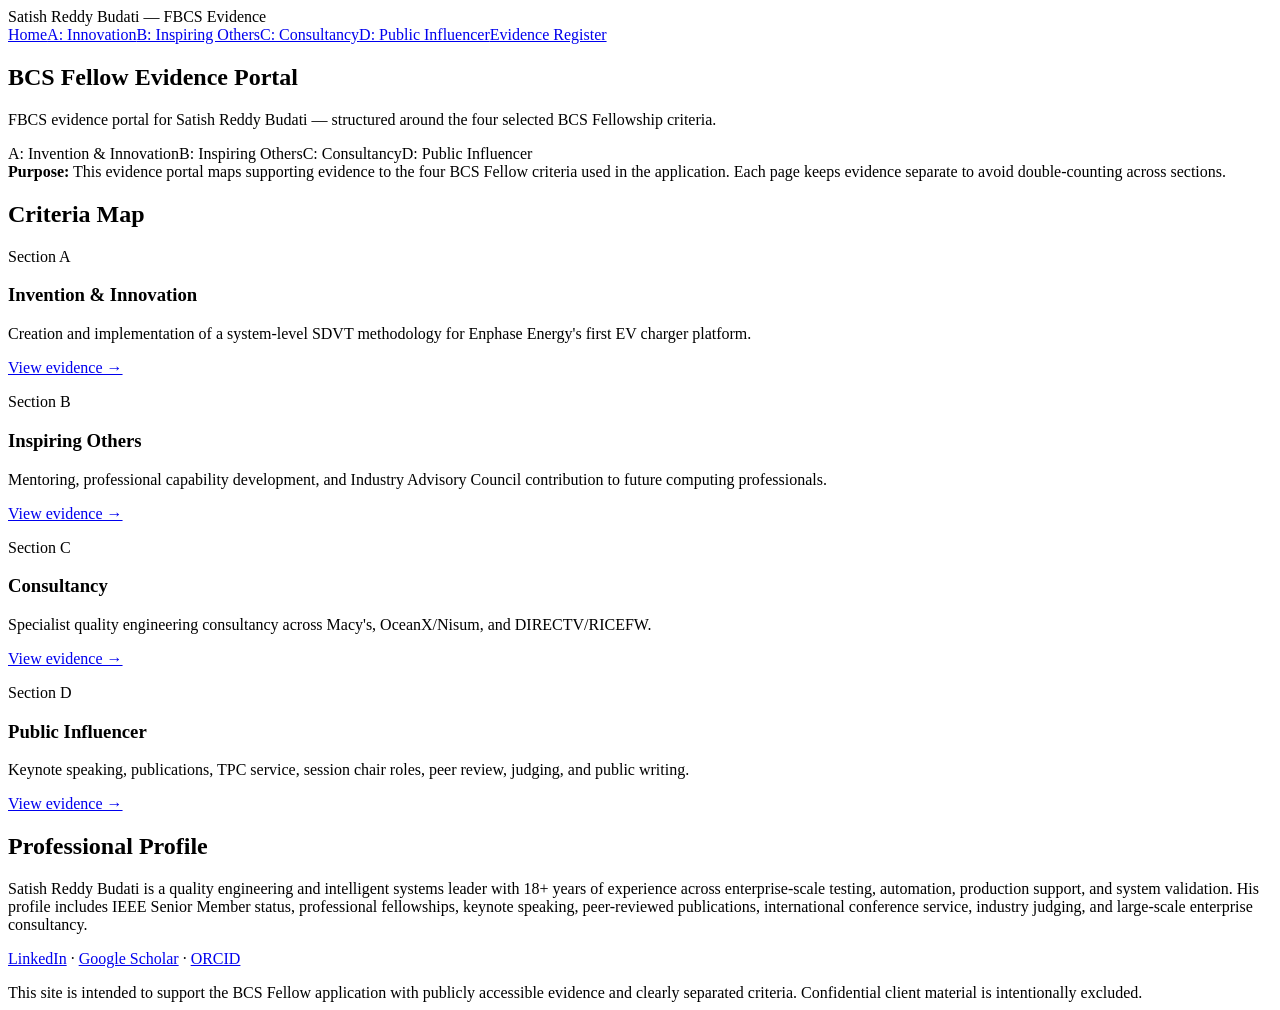
==== index.html @ e9963208 "Added files via upload" ====
<!doctype html><html lang="en"><head><meta charset="utf-8"><meta name="viewport" content="width=device-width, initial-scale=1"><title>BCS Fellow Evidence Portal | Satish Reddy Budati FBCS Evidence</title><meta name="description" content="BCS Fellow supporting evidence for Satish Reddy Budati"><link rel="stylesheet" href="assets/styles.css"></head><body><header class="topbar"><nav class="nav"><div class="brand">Satish Reddy Budati — FBCS Evidence</div><div class="links"><a href="index.html">Home</a><a href="innovation.html">A: Innovation</a><a href="inspiring-others.html">B: Inspiring Others</a><a href="consultancy.html">C: Consultancy</a><a href="public-influence.html">D: Public Influencer</a><a href="evidence-register.html">Evidence Register</a></div></nav></header><section class="hero"><div class="hero-inner"><h1>BCS Fellow Evidence Portal</h1><p class="subtitle">FBCS evidence portal for Satish Reddy Budati — structured around the four selected BCS Fellowship criteria.</p><div class="chips"><span class="chip">A: Invention & Innovation</span><span class="chip">B: Inspiring Others</span><span class="chip">C: Consultancy</span><span class="chip">D: Public Influencer</span></div></div></section><main class="container">
<section class="callout"><strong>Purpose:</strong> This evidence portal maps supporting evidence to the four BCS Fellow criteria used in the application. Each page keeps evidence separate to avoid double-counting across sections.</section>
<h2>Criteria Map</h2>
<div class="grid">
  <div class="card"><span class="tag">Section A</span><h3>Invention & Innovation</h3><p>Creation and implementation of a system-level SDVT methodology for Enphase Energy's first EV charger platform.</p><p><a href="innovation.html">View evidence →</a></p></div>
  <div class="card"><span class="tag">Section B</span><h3>Inspiring Others</h3><p>Mentoring, professional capability development, and Industry Advisory Council contribution to future computing professionals.</p><p><a href="inspiring-others.html">View evidence →</a></p></div>
  <div class="card"><span class="tag">Section C</span><h3>Consultancy</h3><p>Specialist quality engineering consultancy across Macy's, OceanX/Nisum, and DIRECTV/RICEFW.</p><p><a href="consultancy.html">View evidence →</a></p></div>
  <div class="card"><span class="tag">Section D</span><h3>Public Influencer</h3><p>Keynote speaking, publications, TPC service, session chair roles, peer review, judging, and public writing.</p><p><a href="public-influence.html">View evidence →</a></p></div>
</div>
<h2>Professional Profile</h2>
<div class="card"><p>Satish Reddy Budati is a quality engineering and intelligent systems leader with 18+ years of experience across enterprise-scale testing, automation, production support, and system validation. His profile includes IEEE Senior Member status, professional fellowships, keynote speaking, peer-reviewed publications, international conference service, industry judging, and large-scale enterprise consultancy.</p><p><a href="https://www.linkedin.com/in/satish-budati/" target="_blank">LinkedIn</a> · <a href="https://scholar.google.com/citations?hl=en&user=waVudkwAAAAJ" target="_blank">Google Scholar</a> · <a href="https://orcid.org/my-orcid?orcid=0009-0008-1575-7301" target="_blank">ORCID</a></p></div>
</main><footer class="footer"><div class="footer-inner">This site is intended to support the BCS Fellow application with publicly accessible evidence and clearly separated criteria. Confidential client material is intentionally excluded.</div></footer></body></html>
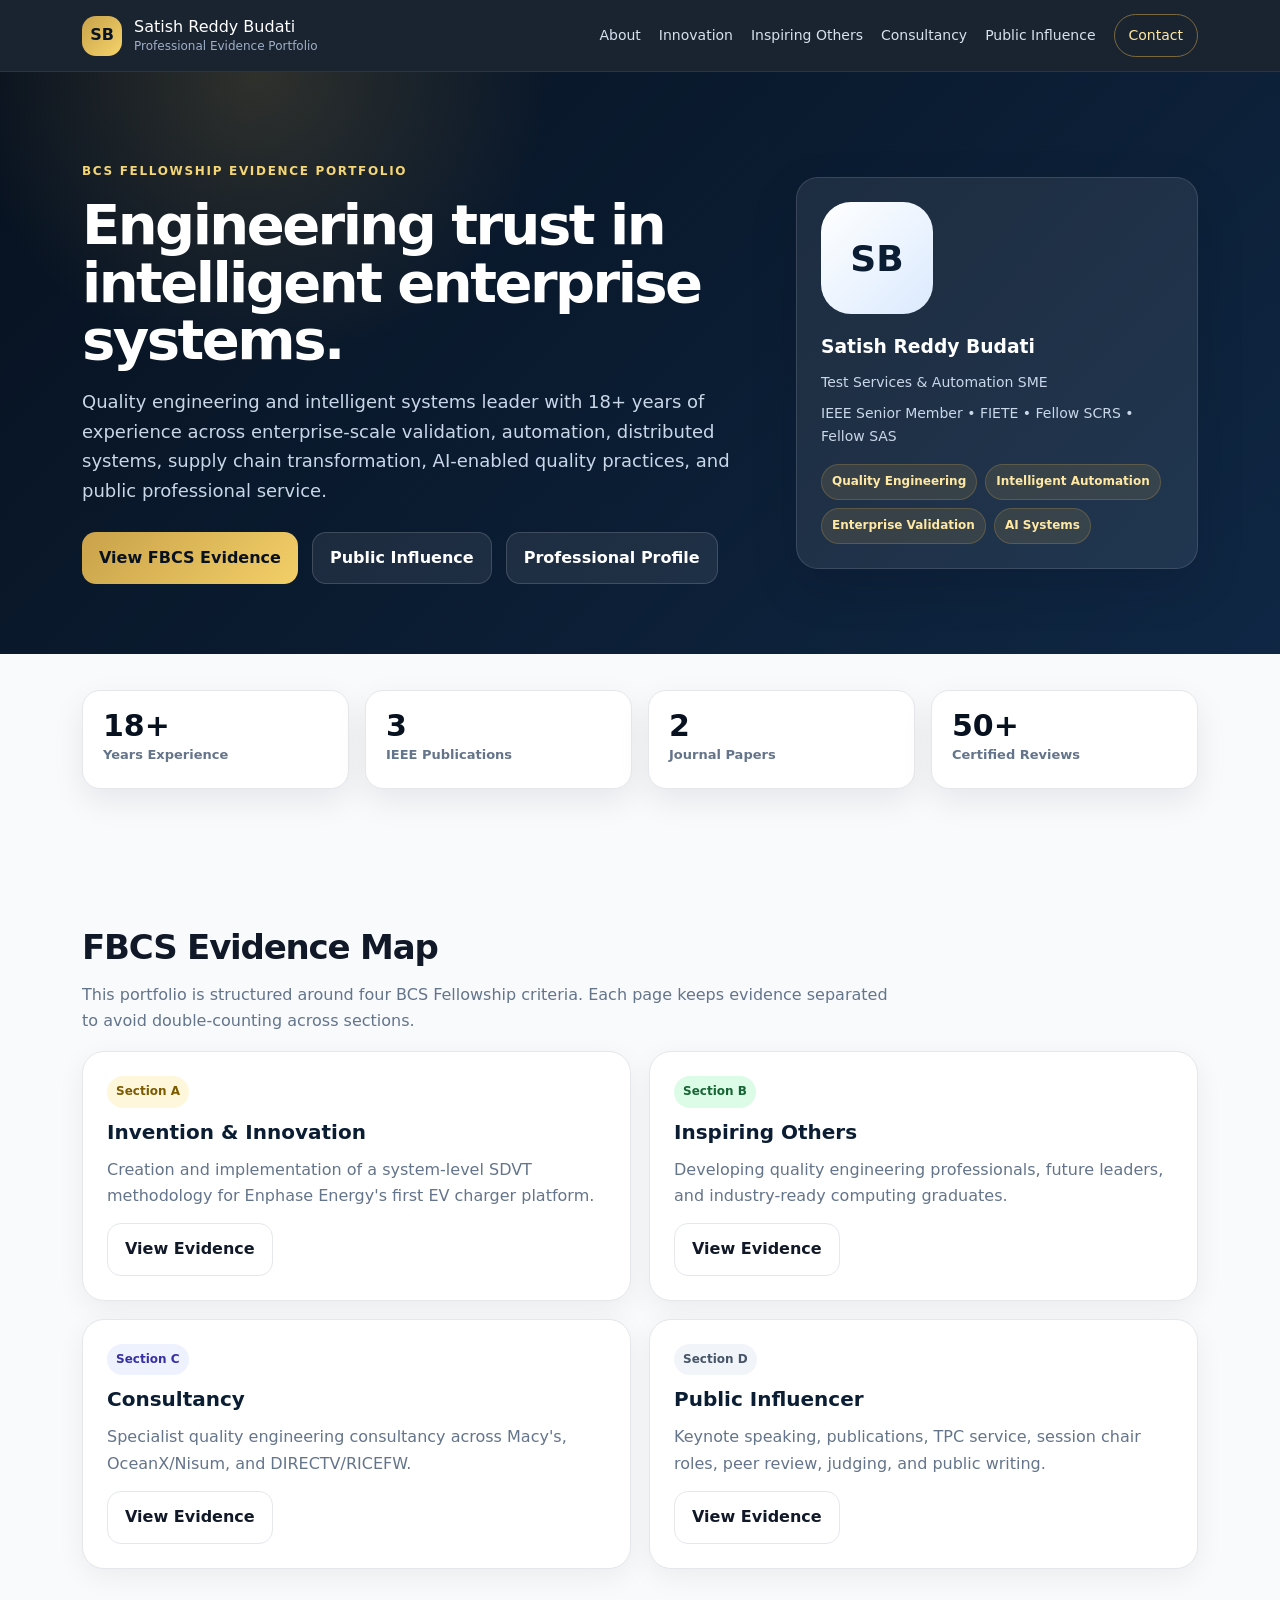
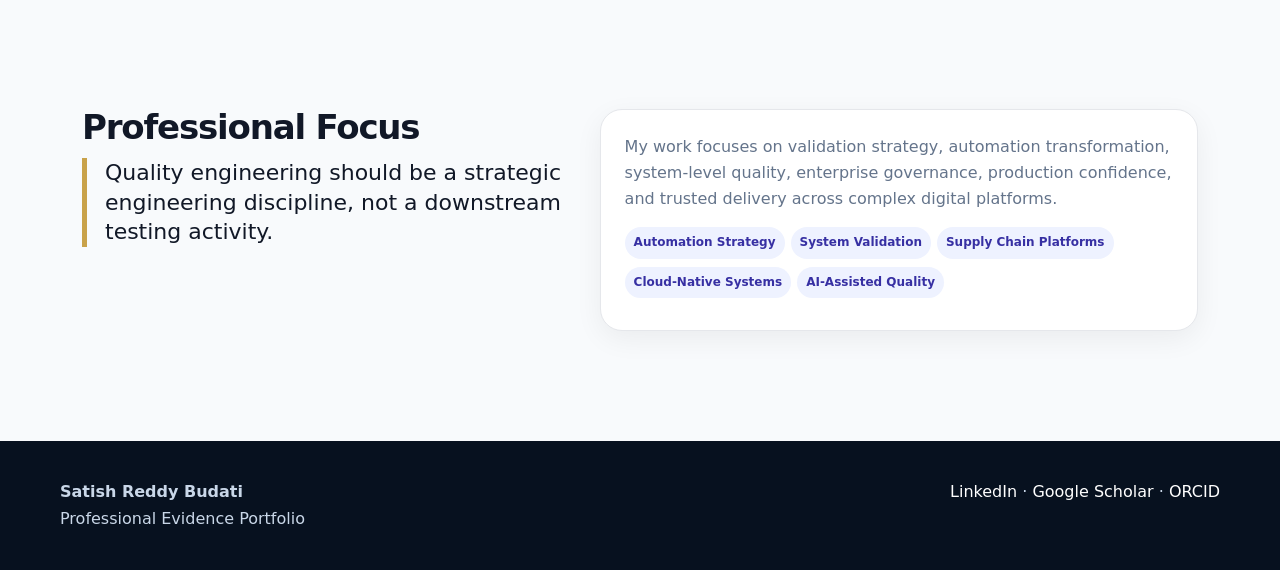
==== commit bbb38fd9: "version2 - uploaded" ====
--- a/index.html
+++ b/index.html
@@ -1,12 +1,8 @@
-<!doctype html><html lang="en"><head><meta charset="utf-8"><meta name="viewport" content="width=device-width, initial-scale=1"><title>BCS Fellow Evidence Portal | Satish Reddy Budati FBCS Evidence</title><meta name="description" content="BCS Fellow supporting evidence for Satish Reddy Budati"><link rel="stylesheet" href="assets/styles.css"></head><body><header class="topbar"><nav class="nav"><div class="brand">Satish Reddy Budati — FBCS Evidence</div><div class="links"><a href="index.html">Home</a><a href="innovation.html">A: Innovation</a><a href="inspiring-others.html">B: Inspiring Others</a><a href="consultancy.html">C: Consultancy</a><a href="public-influence.html">D: Public Influencer</a><a href="evidence-register.html">Evidence Register</a></div></nav></header><section class="hero"><div class="hero-inner"><h1>BCS Fellow Evidence Portal</h1><p class="subtitle">FBCS evidence portal for Satish Reddy Budati — structured around the four selected BCS Fellowship criteria.</p><div class="chips"><span class="chip">A: Invention & Innovation</span><span class="chip">B: Inspiring Others</span><span class="chip">C: Consultancy</span><span class="chip">D: Public Influencer</span></div></div></section><main class="container">
-<section class="callout"><strong>Purpose:</strong> This evidence portal maps supporting evidence to the four BCS Fellow criteria used in the application. Each page keeps evidence separate to avoid double-counting across sections.</section>
-<h2>Criteria Map</h2>
-<div class="grid">
-  <div class="card"><span class="tag">Section A</span><h3>Invention & Innovation</h3><p>Creation and implementation of a system-level SDVT methodology for Enphase Energy's first EV charger platform.</p><p><a href="innovation.html">View evidence →</a></p></div>
-  <div class="card"><span class="tag">Section B</span><h3>Inspiring Others</h3><p>Mentoring, professional capability development, and Industry Advisory Council contribution to future computing professionals.</p><p><a href="inspiring-others.html">View evidence →</a></p></div>
-  <div class="card"><span class="tag">Section C</span><h3>Consultancy</h3><p>Specialist quality engineering consultancy across Macy's, OceanX/Nisum, and DIRECTV/RICEFW.</p><p><a href="consultancy.html">View evidence →</a></p></div>
-  <div class="card"><span class="tag">Section D</span><h3>Public Influencer</h3><p>Keynote speaking, publications, TPC service, session chair roles, peer review, judging, and public writing.</p><p><a href="public-influence.html">View evidence →</a></p></div>
-</div>
-<h2>Professional Profile</h2>
-<div class="card"><p>Satish Reddy Budati is a quality engineering and intelligent systems leader with 18+ years of experience across enterprise-scale testing, automation, production support, and system validation. His profile includes IEEE Senior Member status, professional fellowships, keynote speaking, peer-reviewed publications, international conference service, industry judging, and large-scale enterprise consultancy.</p><p><a href="https://www.linkedin.com/in/satish-budati/" target="_blank">LinkedIn</a> · <a href="https://scholar.google.com/citations?hl=en&user=waVudkwAAAAJ" target="_blank">Google Scholar</a> · <a href="https://orcid.org/my-orcid?orcid=0009-0008-1575-7301" target="_blank">ORCID</a></p></div>
-</main><footer class="footer"><div class="footer-inner">This site is intended to support the BCS Fellow application with publicly accessible evidence and clearly separated criteria. Confidential client material is intentionally excluded.</div></footer></body></html>+<!doctype html><html lang="en"><head><meta charset="utf-8"><meta name="viewport" content="width=device-width,initial-scale=1"><title>Satish Reddy Budati | Professional Evidence Portfolio</title><meta name="description" content="Satish Reddy Budati — BCS Fellowship evidence portfolio: innovation, inspiring others, consultancy, and public influence."><link rel="stylesheet" href="assets/styles.css"></head><body>
+<header class="topbar"><nav class="nav"><a class="brand" href="index.html"><span class="mark">SB</span><span>Satish Reddy Budati<small>Professional Evidence Portfolio</small></span></a><div class="links"><a href="about.html">About</a><a href="innovation.html">Innovation</a><a href="inspiring-others.html">Inspiring Others</a><a href="consultancy.html">Consultancy</a><a href="public-influence.html">Public Influence</a><a class="cta" href="contact.html">Contact</a></div><span class="mobile">Menu</span></nav></header>
+<section class="hero"><div class="hero-inner"><div><div class="eyebrow">BCS Fellowship Evidence Portfolio</div><h1>Engineering trust in intelligent enterprise systems.</h1><p>Quality engineering and intelligent systems leader with 18+ years of experience across enterprise-scale validation, automation, distributed systems, supply chain transformation, AI-enabled quality practices, and public professional service.</p><div class="hero-actions"><a class="btn primary" href="innovation.html">View FBCS Evidence</a><a class="btn ghost" href="public-influence.html">Public Influence</a><a class="btn ghost" href="about.html">Professional Profile</a></div></div><aside class="profile-card"><div class="avatar">SB</div><h3>Satish Reddy Budati</h3><p>Test Services & Automation SME</p><p>IEEE Senior Member • FIETE • Fellow SCRS • Fellow SAS</p><div class="badges"><span class="badge">Quality Engineering</span><span class="badge">Intelligent Automation</span><span class="badge">Enterprise Validation</span><span class="badge">AI Systems</span></div></aside></div></section>
+<section class="section"><div class="stats"><div class="stat"><b>18+</b><span>Years Experience</span></div><div class="stat"><b>3</b><span>IEEE Publications</span></div><div class="stat"><b>2</b><span>Journal Papers</span></div><div class="stat"><b>50+</b><span>Certified Reviews</span></div></div></section>
+<section class="section"><h2>FBCS Evidence Map</h2><p class="lead">This portfolio is structured around four BCS Fellowship criteria. Each page keeps evidence separated to avoid double-counting across sections.</p><div class="grid"><article class="card"><span class="tag gold">Section A</span><h3>Invention & Innovation</h3><p>Creation and implementation of a system-level SDVT methodology for Enphase Energy's first EV charger platform.</p><a class="btn" href="innovation.html">View Evidence</a></article><article class="card"><span class="tag green">Section B</span><h3>Inspiring Others</h3><p>Developing quality engineering professionals, future leaders, and industry-ready computing graduates.</p><a class="btn" href="inspiring-others.html">View Evidence</a></article><article class="card"><span class="tag">Section C</span><h3>Consultancy</h3><p>Specialist quality engineering consultancy across Macy's, OceanX/Nisum, and DIRECTV/RICEFW.</p><a class="btn" href="consultancy.html">View Evidence</a></article><article class="card"><span class="tag gray">Section D</span><h3>Public Influencer</h3><p>Keynote speaking, publications, TPC service, session chair roles, peer review, judging, and public writing.</p><a class="btn" href="public-influence.html">View Evidence</a></article></div></section>
+<section class="section"><div class="split"><div><h2>Professional Focus</h2><p class="quote">Quality engineering should be a strategic engineering discipline, not a downstream testing activity.</p></div><div class="card"><p>My work focuses on validation strategy, automation transformation, system-level quality, enterprise governance, production confidence, and trusted delivery across complex digital platforms.</p><div><span class="tag">Automation Strategy</span><span class="tag">System Validation</span><span class="tag">Supply Chain Platforms</span><span class="tag">Cloud-Native Systems</span><span class="tag">AI-Assisted Quality</span></div></div></div></section>
+<footer class="footer"><div class="footer-inner"><div><strong>Satish Reddy Budati</strong><br>Professional Evidence Portfolio</div><div><a href="https://www.linkedin.com/in/satish-budati/">LinkedIn</a> · <a href="https://scholar.google.com/citations?hl=en&user=waVudkwAAAAJ">Google Scholar</a> · <a href="https://orcid.org/0009-0008-1575-7301">ORCID</a></div></div></footer>
+</body></html>
--- a/assets/styles.css
+++ b/assets/styles.css
@@ -0,0 +1,4 @@
+:root{
+  --navy:#07111f;--navy2:#0b1d33;--ink:#111827;--muted:#64748b;--line:#e5e7eb;--bg:#f8fafc;--card:#ffffff;--gold:#c9a24a;--blue:#2563eb;--teal:#14b8a6;--shadow:0 18px 50px rgba(2,6,23,.12);--radius:22px;--max:1160px
+}
+*{box-sizing:border-box}html{scroll-behavior:smooth}body{margin:0;font-family:Inter,ui-sans-serif,system-ui,-apple-system,Segoe UI,Roboto,Arial,sans-serif;color:var(--ink);background:var(--bg);line-height:1.65}a{color:inherit;text-decoration:none}.topbar{position:sticky;top:0;z-index:50;background:rgba(7,17,31,.92);backdrop-filter:blur(14px);border-bottom:1px solid rgba(255,255,255,.08)}.nav{max-width:var(--max);margin:0 auto;display:flex;align-items:center;justify-content:space-between;padding:14px 22px}.brand{display:flex;align-items:center;gap:12px;color:#fff}.mark{width:40px;height:40px;border-radius:14px;background:linear-gradient(135deg,var(--gold),#f5d36b);display:grid;place-items:center;color:#091525;font-weight:900}.brand small{display:block;color:#9fb0c7;font-size:12px;margin-top:-3px}.links{display:flex;gap:18px;align-items:center}.links a{color:#d8e2ef;font-size:14px}.links a:hover{color:#fff}.cta{border:1px solid rgba(201,162,74,.55);padding:9px 14px;border-radius:999px;color:#ffe8a3!important}.hero{background:radial-gradient(circle at 20% 0%,rgba(201,162,74,.2),transparent 25%),linear-gradient(135deg,var(--navy),var(--navy2) 55%,#0f2744);color:#fff}.hero-inner{max-width:var(--max);margin:0 auto;padding:90px 22px 70px;display:grid;grid-template-columns:1.25fr .75fr;gap:44px;align-items:center}.eyebrow{color:#f4d675;text-transform:uppercase;letter-spacing:.14em;font-size:12px;font-weight:800}.hero h1{font-size:56px;line-height:1.03;margin:14px 0 16px;letter-spacing:-.045em}.hero p{color:#c9d7e8;font-size:18px;max-width:760px}.hero-actions{display:flex;gap:14px;flex-wrap:wrap;margin-top:26px}.btn{display:inline-flex;align-items:center;gap:8px;padding:12px 17px;border-radius:14px;font-weight:800;border:1px solid var(--line);background:#fff;color:var(--ink)}.btn.primary{background:linear-gradient(135deg,var(--gold),#f3cf68);border:none;color:#07111f}.btn.ghost{background:rgba(255,255,255,.08);border-color:rgba(255,255,255,.15);color:#fff}.profile-card{background:rgba(255,255,255,.08);border:1px solid rgba(255,255,255,.12);border-radius:var(--radius);padding:24px;box-shadow:var(--shadow)}.avatar{width:112px;height:112px;border-radius:30px;background:linear-gradient(135deg,#fff,#dbeafe);color:#0b1d33;display:grid;place-items:center;font-size:36px;font-weight:900;margin-bottom:18px}.profile-card h3{margin:0;color:#fff}.profile-card p{font-size:14px;margin:8px 0;color:#c9d7e8}.badges{display:flex;flex-wrap:wrap;gap:8px;margin-top:16px}.badge{font-size:12px;font-weight:800;padding:7px 10px;border-radius:999px;background:rgba(201,162,74,.14);border:1px solid rgba(201,162,74,.25);color:#ffe8a3}.section{max-width:var(--max);margin:0 auto;padding:70px 22px}.section h2{font-size:34px;line-height:1.1;margin:0 0 12px;letter-spacing:-.035em}.lead{color:var(--muted);max-width:820px}.stats{display:grid;grid-template-columns:repeat(4,1fr);gap:16px;margin-top:-34px;position:relative;z-index:3}.stat{background:var(--card);border:1px solid var(--line);border-radius:18px;padding:20px;box-shadow:0 12px 32px rgba(2,6,23,.08)}.stat b{display:block;font-size:30px;line-height:1;color:var(--navy)}.stat span{font-size:13px;color:var(--muted);font-weight:700}.grid{display:grid;grid-template-columns:repeat(2,1fr);gap:18px}.grid3{display:grid;grid-template-columns:repeat(3,1fr);gap:18px}.card{background:var(--card);border:1px solid var(--line);border-radius:var(--radius);padding:24px;box-shadow:0 8px 28px rgba(2,6,23,.06)}.card h3{margin:0 0 8px;font-size:20px;color:var(--navy2)}.card p{color:var(--muted);margin:0 0 14px}.tag{display:inline-block;background:#eef2ff;color:#3730a3;font-weight:800;font-size:12px;padding:6px 9px;border-radius:999px;margin:0 6px 8px 0}.tag.gold{background:#fff7dc;color:#7c5b00}.tag.green{background:#dcfce7;color:#166534}.tag.gray{background:#f1f5f9;color:#475569}.split{display:grid;grid-template-columns:.9fr 1.1fr;gap:28px;align-items:start}.quote{font-size:22px;line-height:1.35;color:#111827;border-left:5px solid var(--gold);padding-left:18px;margin:0}.evidence-list{display:grid;gap:12px;margin-top:18px}.evidence{display:flex;justify-content:space-between;gap:14px;align-items:center;background:#fff;border:1px solid var(--line);border-radius:16px;padding:14px 16px}.evidence strong{display:block}.evidence span{display:block;color:var(--muted);font-size:13px}.pill{font-size:12px;border:1px solid var(--line);border-radius:999px;padding:6px 10px;color:#334155;background:#f8fafc;white-space:nowrap}.page-hero{background:linear-gradient(135deg,var(--navy),#0f2744);color:#fff;padding:62px 22px}.page-hero .wrap{max-width:var(--max);margin:0 auto}.page-hero h1{font-size:44px;line-height:1.05;margin:8px 0}.page-hero p{max-width:850px;color:#c9d7e8;font-size:17px}.timeline{display:grid;gap:16px}.timeline .item{background:#fff;border:1px solid var(--line);border-radius:18px;padding:20px;border-left:5px solid var(--gold)}.item h3{margin:0 0 8px}.item p{margin:0;color:var(--muted)}.footer{background:var(--navy);color:#c9d7e8;padding:38px 22px;margin-top:40px}.footer-inner{max-width:var(--max);margin:0 auto;display:flex;justify-content:space-between;gap:20px;flex-wrap:wrap}.footer a{color:#fff}.note{background:#fff7ed;border:1px solid #fed7aa;color:#7c2d12;padding:14px 16px;border-radius:16px;margin:18px 0}.table{width:100%;border-collapse:collapse;background:#fff;border-radius:18px;overflow:hidden;border:1px solid var(--line)}.table th,.table td{text-align:left;padding:14px;border-bottom:1px solid var(--line);vertical-align:top}.table th{background:#f8fafc;color:#334155}.table td{color:#475569}.mobile{display:none}@media(max-width:820px){.hero-inner,.split{grid-template-columns:1fr}.hero h1{font-size:40px}.links{display:none}.mobile{display:block;color:#fff}.stats,.grid,.grid3{grid-template-columns:1fr}.evidence{align-items:flex-start;flex-direction:column}.section{padding:48px 18px}}
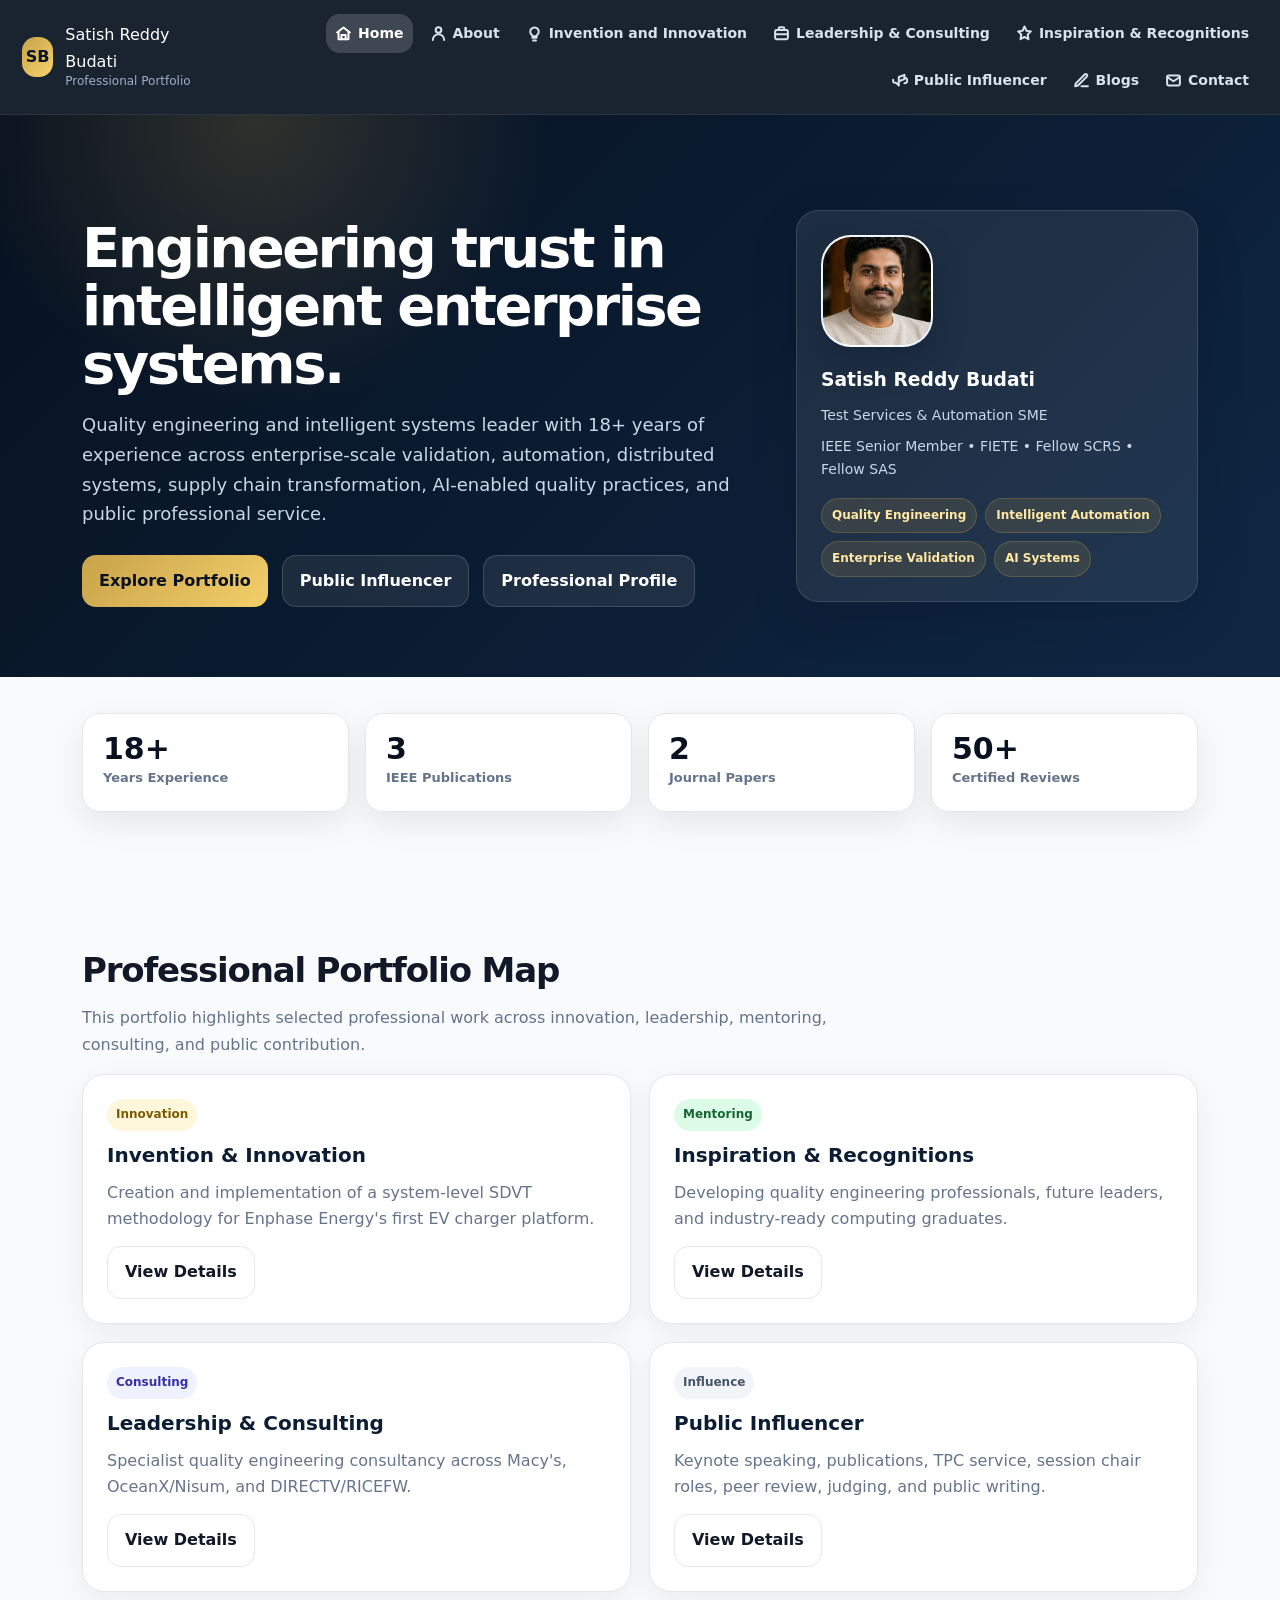
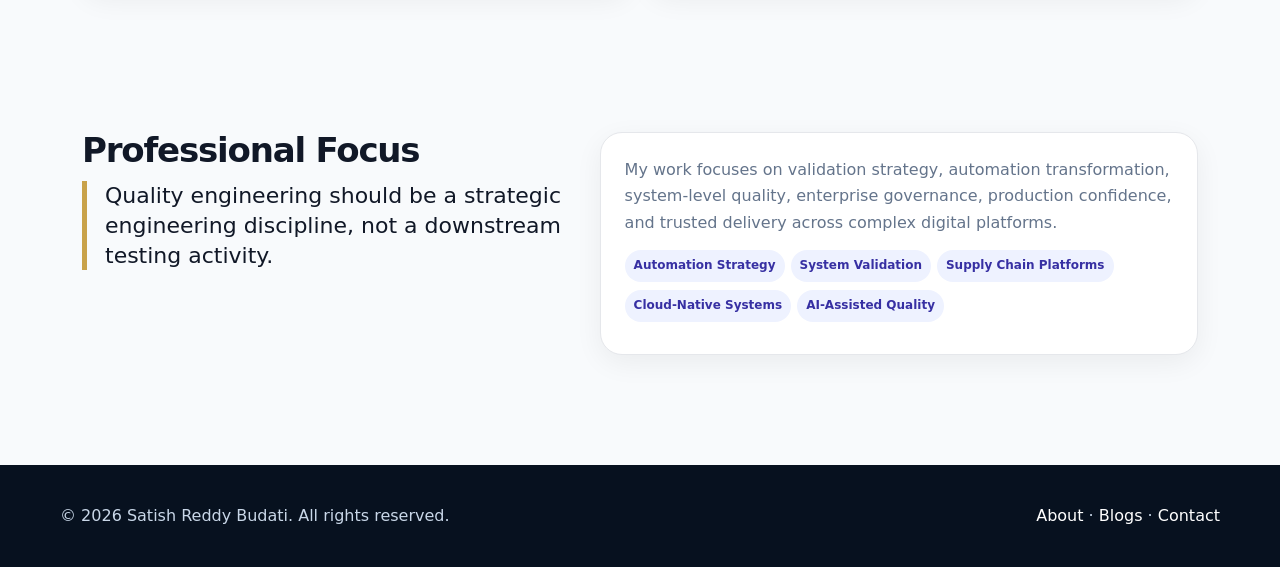
==== commit e523a450: "version 3 - changes till 061910AMPST" ====
--- a/index.html
+++ b/index.html
@@ -1,8 +1,8 @@
-<!doctype html><html lang="en"><head><meta charset="utf-8"><meta name="viewport" content="width=device-width,initial-scale=1"><title>Satish Reddy Budati | Professional Evidence Portfolio</title><meta name="description" content="Satish Reddy Budati — BCS Fellowship evidence portfolio: innovation, inspiring others, consultancy, and public influence."><link rel="stylesheet" href="assets/styles.css"></head><body>
-<header class="topbar"><nav class="nav"><a class="brand" href="index.html"><span class="mark">SB</span><span>Satish Reddy Budati<small>Professional Evidence Portfolio</small></span></a><div class="links"><a href="about.html">About</a><a href="innovation.html">Innovation</a><a href="inspiring-others.html">Inspiring Others</a><a href="consultancy.html">Consultancy</a><a href="public-influence.html">Public Influence</a><a class="cta" href="contact.html">Contact</a></div><span class="mobile">Menu</span></nav></header>
-<section class="hero"><div class="hero-inner"><div><div class="eyebrow">BCS Fellowship Evidence Portfolio</div><h1>Engineering trust in intelligent enterprise systems.</h1><p>Quality engineering and intelligent systems leader with 18+ years of experience across enterprise-scale validation, automation, distributed systems, supply chain transformation, AI-enabled quality practices, and public professional service.</p><div class="hero-actions"><a class="btn primary" href="innovation.html">View FBCS Evidence</a><a class="btn ghost" href="public-influence.html">Public Influence</a><a class="btn ghost" href="about.html">Professional Profile</a></div></div><aside class="profile-card"><div class="avatar">SB</div><h3>Satish Reddy Budati</h3><p>Test Services & Automation SME</p><p>IEEE Senior Member • FIETE • Fellow SCRS • Fellow SAS</p><div class="badges"><span class="badge">Quality Engineering</span><span class="badge">Intelligent Automation</span><span class="badge">Enterprise Validation</span><span class="badge">AI Systems</span></div></aside></div></section>
+<!doctype html><html lang="en"><head><meta charset="utf-8"><meta name="viewport" content="width=device-width,initial-scale=1"><title>Satish Reddy Budati | Professional Portfolio</title><meta name="description" content="Satish Reddy Budati — professional portfolio covering innovation, leadership, consulting, mentoring, publications, and public contribution."><link rel="stylesheet" href="assets/styles.css"></head><body>
+<header class="topbar"><nav class="nav"><a class="brand" href="index.html"><span class="mark">SB</span><span>Satish Reddy Budati<small>Professional Portfolio</small></span></a><div class="links"><a class="active" href="index.html"><svg class="nav-icon" viewBox="0 0 24 24" aria-hidden="true"><path d="m3 10.5 9-7 9 7"></path><path d="M5 10v10h14V10"></path><path d="M9 20v-6h6v6"></path></svg>Home</a><a href="about.html"><svg class="nav-icon" viewBox="0 0 24 24" aria-hidden="true"><path d="M20 21a8 8 0 0 0-16 0"></path><circle cx="12" cy="7" r="4"></circle></svg>About</a><a href="innovation.html"><svg class="nav-icon" viewBox="0 0 24 24" aria-hidden="true"><path d="M9 18h6"></path><path d="M10 22h4"></path><path d="M8.2 14a6 6 0 1 1 7.6 0c-.8.6-.8 1.5-.8 2H9c0-.5 0-1.4-.8-2Z"></path></svg>Invention and Innovation</a><a href="consultancy.html"><svg class="nav-icon" viewBox="0 0 24 24" aria-hidden="true"><rect x="3" y="7" width="18" height="13" rx="2"></rect><path d="M8 7V5a2 2 0 0 1 2-2h4a2 2 0 0 1 2 2v2"></path><path d="M3 13h18"></path></svg>Leadership &amp; Consulting</a><a href="inspiring-others.html"><svg class="nav-icon" viewBox="0 0 24 24" aria-hidden="true"><path d="M12 2 9.2 8.1 3 9l4.5 4.4L6.4 20 12 16.8 17.6 20l-1.1-6.6L21 9l-6.2-.9L12 2Z"></path></svg>Inspiration &amp; Recognitions</a><a href="public-influence.html"><svg class="nav-icon" viewBox="0 0 24 24" aria-hidden="true"><path d="M3 11v2a2 2 0 0 0 2 2h2l4 4v-6"></path><path d="M11 7v6l8-3V4l-8 3Z"></path><path d="M19 8a4 4 0 0 1 0 8"></path></svg>Public Influencer</a><a href="blogs.html"><svg class="nav-icon" viewBox="0 0 24 24" aria-hidden="true"><path d="M12 20h9"></path><path d="M16.5 3.5a2.1 2.1 0 0 1 3 3L7 19l-4 1 1-4Z"></path></svg>Blogs</a><a href="contact.html"><svg class="nav-icon" viewBox="0 0 24 24" aria-hidden="true"><rect x="3" y="5" width="18" height="14" rx="2"></rect><path d="m3 7 9 6 9-6"></path></svg>Contact</a></div><span class="mobile">Menu</span></nav></header>
+<section class="hero"><div class="hero-inner"><div><h1>Engineering trust in intelligent enterprise systems.</h1><p>Quality engineering and intelligent systems leader with 18+ years of experience across enterprise-scale validation, automation, distributed systems, supply chain transformation, AI-enabled quality practices, and public professional service.</p><div class="hero-actions"><a class="btn primary" href="innovation.html">Explore Portfolio</a><a class="btn ghost" href="public-influence.html">Public Influencer</a><a class="btn ghost" href="about.html">Professional Profile</a></div></div><aside class="profile-card"><img class="avatar" src="assets/satish-profile.png" alt="Satish Reddy Budati"><h3>Satish Reddy Budati</h3><p>Test Services & Automation SME</p><p>IEEE Senior Member • FIETE • Fellow SCRS • Fellow SAS</p><div class="badges"><span class="badge">Quality Engineering</span><span class="badge">Intelligent Automation</span><span class="badge">Enterprise Validation</span><span class="badge">AI Systems</span></div></aside></div></section>
 <section class="section"><div class="stats"><div class="stat"><b>18+</b><span>Years Experience</span></div><div class="stat"><b>3</b><span>IEEE Publications</span></div><div class="stat"><b>2</b><span>Journal Papers</span></div><div class="stat"><b>50+</b><span>Certified Reviews</span></div></div></section>
-<section class="section"><h2>FBCS Evidence Map</h2><p class="lead">This portfolio is structured around four BCS Fellowship criteria. Each page keeps evidence separated to avoid double-counting across sections.</p><div class="grid"><article class="card"><span class="tag gold">Section A</span><h3>Invention & Innovation</h3><p>Creation and implementation of a system-level SDVT methodology for Enphase Energy's first EV charger platform.</p><a class="btn" href="innovation.html">View Evidence</a></article><article class="card"><span class="tag green">Section B</span><h3>Inspiring Others</h3><p>Developing quality engineering professionals, future leaders, and industry-ready computing graduates.</p><a class="btn" href="inspiring-others.html">View Evidence</a></article><article class="card"><span class="tag">Section C</span><h3>Consultancy</h3><p>Specialist quality engineering consultancy across Macy's, OceanX/Nisum, and DIRECTV/RICEFW.</p><a class="btn" href="consultancy.html">View Evidence</a></article><article class="card"><span class="tag gray">Section D</span><h3>Public Influencer</h3><p>Keynote speaking, publications, TPC service, session chair roles, peer review, judging, and public writing.</p><a class="btn" href="public-influence.html">View Evidence</a></article></div></section>
+<section class="section"><h2>Professional Portfolio Map</h2><p class="lead">This portfolio highlights selected professional work across innovation, leadership, mentoring, consulting, and public contribution.</p><div class="grid"><article class="card"><span class="tag gold">Innovation</span><h3>Invention & Innovation</h3><p>Creation and implementation of a system-level SDVT methodology for Enphase Energy's first EV charger platform.</p><a class="btn" href="innovation.html">View Details</a></article><article class="card"><span class="tag green">Mentoring</span><h3>Inspiration &amp; Recognitions</h3><p>Developing quality engineering professionals, future leaders, and industry-ready computing graduates.</p><a class="btn" href="inspiring-others.html">View Details</a></article><article class="card"><span class="tag">Consulting</span><h3>Leadership &amp; Consulting</h3><p>Specialist quality engineering consultancy across Macy's, OceanX/Nisum, and DIRECTV/RICEFW.</p><a class="btn" href="consultancy.html">View Details</a></article><article class="card"><span class="tag gray">Influence</span><h3>Public Influencer</h3><p>Keynote speaking, publications, TPC service, session chair roles, peer review, judging, and public writing.</p><a class="btn" href="public-influence.html">View Details</a></article></div></section>
 <section class="section"><div class="split"><div><h2>Professional Focus</h2><p class="quote">Quality engineering should be a strategic engineering discipline, not a downstream testing activity.</p></div><div class="card"><p>My work focuses on validation strategy, automation transformation, system-level quality, enterprise governance, production confidence, and trusted delivery across complex digital platforms.</p><div><span class="tag">Automation Strategy</span><span class="tag">System Validation</span><span class="tag">Supply Chain Platforms</span><span class="tag">Cloud-Native Systems</span><span class="tag">AI-Assisted Quality</span></div></div></div></section>
-<footer class="footer"><div class="footer-inner"><div><strong>Satish Reddy Budati</strong><br>Professional Evidence Portfolio</div><div><a href="https://www.linkedin.com/in/satish-budati/">LinkedIn</a> · <a href="https://scholar.google.com/citations?hl=en&user=waVudkwAAAAJ">Google Scholar</a> · <a href="https://orcid.org/0009-0008-1575-7301">ORCID</a></div></div></footer>
+<footer class="footer"><div class="footer-inner"><div>&copy; 2026 Satish Reddy Budati. All rights reserved.</div><div><a href="about.html">About</a> · <a href="blogs.html">Blogs</a> · <a href="contact.html">Contact</a></div></div></footer>
 </body></html>
--- a/assets/styles.css
+++ b/assets/styles.css
@@ -2,3 +2,8 @@
   --navy:#07111f;--navy2:#0b1d33;--ink:#111827;--muted:#64748b;--line:#e5e7eb;--bg:#f8fafc;--card:#ffffff;--gold:#c9a24a;--blue:#2563eb;--teal:#14b8a6;--shadow:0 18px 50px rgba(2,6,23,.12);--radius:22px;--max:1160px
 }
 *{box-sizing:border-box}html{scroll-behavior:smooth}body{margin:0;font-family:Inter,ui-sans-serif,system-ui,-apple-system,Segoe UI,Roboto,Arial,sans-serif;color:var(--ink);background:var(--bg);line-height:1.65}a{color:inherit;text-decoration:none}.topbar{position:sticky;top:0;z-index:50;background:rgba(7,17,31,.92);backdrop-filter:blur(14px);border-bottom:1px solid rgba(255,255,255,.08)}.nav{max-width:var(--max);margin:0 auto;display:flex;align-items:center;justify-content:space-between;padding:14px 22px}.brand{display:flex;align-items:center;gap:12px;color:#fff}.mark{width:40px;height:40px;border-radius:14px;background:linear-gradient(135deg,var(--gold),#f5d36b);display:grid;place-items:center;color:#091525;font-weight:900}.brand small{display:block;color:#9fb0c7;font-size:12px;margin-top:-3px}.links{display:flex;gap:18px;align-items:center}.links a{color:#d8e2ef;font-size:14px}.links a:hover{color:#fff}.cta{border:1px solid rgba(201,162,74,.55);padding:9px 14px;border-radius:999px;color:#ffe8a3!important}.hero{background:radial-gradient(circle at 20% 0%,rgba(201,162,74,.2),transparent 25%),linear-gradient(135deg,var(--navy),var(--navy2) 55%,#0f2744);color:#fff}.hero-inner{max-width:var(--max);margin:0 auto;padding:90px 22px 70px;display:grid;grid-template-columns:1.25fr .75fr;gap:44px;align-items:center}.eyebrow{color:#f4d675;text-transform:uppercase;letter-spacing:.14em;font-size:12px;font-weight:800}.hero h1{font-size:56px;line-height:1.03;margin:14px 0 16px;letter-spacing:-.045em}.hero p{color:#c9d7e8;font-size:18px;max-width:760px}.hero-actions{display:flex;gap:14px;flex-wrap:wrap;margin-top:26px}.btn{display:inline-flex;align-items:center;gap:8px;padding:12px 17px;border-radius:14px;font-weight:800;border:1px solid var(--line);background:#fff;color:var(--ink)}.btn.primary{background:linear-gradient(135deg,var(--gold),#f3cf68);border:none;color:#07111f}.btn.ghost{background:rgba(255,255,255,.08);border-color:rgba(255,255,255,.15);color:#fff}.profile-card{background:rgba(255,255,255,.08);border:1px solid rgba(255,255,255,.12);border-radius:var(--radius);padding:24px;box-shadow:var(--shadow)}.avatar{width:112px;height:112px;border-radius:30px;background:linear-gradient(135deg,#fff,#dbeafe);color:#0b1d33;display:grid;place-items:center;font-size:36px;font-weight:900;margin-bottom:18px}.profile-card h3{margin:0;color:#fff}.profile-card p{font-size:14px;margin:8px 0;color:#c9d7e8}.badges{display:flex;flex-wrap:wrap;gap:8px;margin-top:16px}.badge{font-size:12px;font-weight:800;padding:7px 10px;border-radius:999px;background:rgba(201,162,74,.14);border:1px solid rgba(201,162,74,.25);color:#ffe8a3}.section{max-width:var(--max);margin:0 auto;padding:70px 22px}.section h2{font-size:34px;line-height:1.1;margin:0 0 12px;letter-spacing:-.035em}.lead{color:var(--muted);max-width:820px}.stats{display:grid;grid-template-columns:repeat(4,1fr);gap:16px;margin-top:-34px;position:relative;z-index:3}.stat{background:var(--card);border:1px solid var(--line);border-radius:18px;padding:20px;box-shadow:0 12px 32px rgba(2,6,23,.08)}.stat b{display:block;font-size:30px;line-height:1;color:var(--navy)}.stat span{font-size:13px;color:var(--muted);font-weight:700}.grid{display:grid;grid-template-columns:repeat(2,1fr);gap:18px}.grid3{display:grid;grid-template-columns:repeat(3,1fr);gap:18px}.card{background:var(--card);border:1px solid var(--line);border-radius:var(--radius);padding:24px;box-shadow:0 8px 28px rgba(2,6,23,.06)}.card h3{margin:0 0 8px;font-size:20px;color:var(--navy2)}.card p{color:var(--muted);margin:0 0 14px}.tag{display:inline-block;background:#eef2ff;color:#3730a3;font-weight:800;font-size:12px;padding:6px 9px;border-radius:999px;margin:0 6px 8px 0}.tag.gold{background:#fff7dc;color:#7c5b00}.tag.green{background:#dcfce7;color:#166534}.tag.gray{background:#f1f5f9;color:#475569}.split{display:grid;grid-template-columns:.9fr 1.1fr;gap:28px;align-items:start}.quote{font-size:22px;line-height:1.35;color:#111827;border-left:5px solid var(--gold);padding-left:18px;margin:0}.evidence-list{display:grid;gap:12px;margin-top:18px}.evidence{display:flex;justify-content:space-between;gap:14px;align-items:center;background:#fff;border:1px solid var(--line);border-radius:16px;padding:14px 16px}.evidence strong{display:block}.evidence span{display:block;color:var(--muted);font-size:13px}.pill{font-size:12px;border:1px solid var(--line);border-radius:999px;padding:6px 10px;color:#334155;background:#f8fafc;white-space:nowrap}.page-hero{background:linear-gradient(135deg,var(--navy),#0f2744);color:#fff;padding:62px 22px}.page-hero .wrap{max-width:var(--max);margin:0 auto}.page-hero h1{font-size:44px;line-height:1.05;margin:8px 0}.page-hero p{max-width:850px;color:#c9d7e8;font-size:17px}.timeline{display:grid;gap:16px}.timeline .item{background:#fff;border:1px solid var(--line);border-radius:18px;padding:20px;border-left:5px solid var(--gold)}.item h3{margin:0 0 8px}.item p{margin:0;color:var(--muted)}.footer{background:var(--navy);color:#c9d7e8;padding:38px 22px;margin-top:40px}.footer-inner{max-width:var(--max);margin:0 auto;display:flex;justify-content:space-between;gap:20px;flex-wrap:wrap}.footer a{color:#fff}.note{background:#fff7ed;border:1px solid #fed7aa;color:#7c2d12;padding:14px 16px;border-radius:16px;margin:18px 0}.table{width:100%;border-collapse:collapse;background:#fff;border-radius:18px;overflow:hidden;border:1px solid var(--line)}.table th,.table td{text-align:left;padding:14px;border-bottom:1px solid var(--line);vertical-align:top}.table th{background:#f8fafc;color:#334155}.table td{color:#475569}.mobile{display:none}@media(max-width:820px){.hero-inner,.split{grid-template-columns:1fr}.hero h1{font-size:40px}.links{display:none}.mobile{display:block;color:#fff}.stats,.grid,.grid3{grid-template-columns:1fr}.evidence{align-items:flex-start;flex-direction:column}.section{padding:48px 18px}}
+ .avatar{display:block;object-fit:cover;object-position:center;border:2px solid rgba(255,255,255,.32);box-shadow:0 14px 34px rgba(2,6,23,.22)}
+.topbar .nav{max-width:1760px;gap:20px}.topbar .links{gap:8px;flex-wrap:wrap;justify-content:flex-end}.topbar .links a{display:inline-flex;align-items:center;gap:6px;padding:8px 9px;border-radius:14px;font-family:inherit;font-size:14px;font-weight:600;white-space:nowrap}.topbar .links a.active{background:rgba(255,255,255,.16);color:#fff}.nav-icon{width:17px;height:17px;flex:0 0 auto;fill:none;stroke:currentColor;stroke-width:2;stroke-linecap:round;stroke-linejoin:round}.nav-icon path,.nav-icon circle,.nav-icon rect{vector-effect:non-scaling-stroke}
+.section-heading{margin-bottom:22px}.blog-section{padding-top:58px}.blog-grid{display:grid;grid-template-columns:repeat(2,minmax(0,1fr));gap:22px}.blog-card{background:#fff;border:1px solid var(--line);border-radius:18px;overflow:hidden;box-shadow:0 10px 34px rgba(2,6,23,.08);display:flex;flex-direction:column}.blog-visual{min-height:190px;padding:24px;display:grid;grid-template-columns:repeat(2,minmax(0,1fr));gap:12px;align-content:end;background:#111827}.blog-visual span{display:grid;place-items:center;min-height:54px;border:1px solid rgba(255,255,255,.22);border-radius:12px;color:#fff;font-weight:900;background:rgba(255,255,255,.1);backdrop-filter:blur(10px)}.blog-visual.backend{background:linear-gradient(135deg,#0f172a,#164e63 56%,#0f766e)}.blog-visual.playwright{background:linear-gradient(135deg,#172554,#166534 55%,#84cc16)}.blog-content{padding:24px;display:flex;flex:1;flex-direction:column;align-items:flex-start}.blog-content h3{font-size:22px;line-height:1.18;margin:4px 0 10px;color:var(--navy2)}.blog-content p{color:var(--muted);margin:0 0 16px}.blog-meta{display:flex;gap:8px;flex-wrap:wrap;margin:0 0 18px}.blog-meta span{font-size:12px;font-weight:800;color:#334155;background:#f1f5f9;border:1px solid var(--line);border-radius:999px;padding:6px 9px}.blog-content .btn{margin-top:auto}@media(max-width:820px){.blog-grid{grid-template-columns:1fr}.blog-visual{min-height:170px}}
+.contact-section{padding-top:58px}.contact-layout{display:grid;grid-template-columns:.9fr 1.1fr;gap:22px;align-items:stretch}.contact-primary,.contact-card,.contact-panel{background:#fff;border:1px solid var(--line);border-radius:18px;box-shadow:0 10px 34px rgba(2,6,23,.08)}.contact-primary{padding:28px;display:flex;gap:20px;align-items:flex-start;background:linear-gradient(135deg,#fff,#f8fafc)}.contact-primary h3,.contact-card h3{margin:6px 0 8px;color:var(--navy2);font-size:22px;line-height:1.18}.contact-primary p,.contact-card p{color:var(--muted);margin:0 0 16px}.contact-icon{width:64px;height:64px;border-radius:16px;display:grid;place-items:center;background:linear-gradient(135deg,var(--gold),#f3cf68);color:#07111f;flex:0 0 auto}.contact-icon.small{width:48px;height:48px;border-radius:14px;background:#eef2ff;color:#3730a3;margin-bottom:16px}.contact-svg{width:27px;height:27px;fill:none;stroke:currentColor;stroke-width:2;stroke-linecap:round;stroke-linejoin:round}.contact-link{display:inline-flex;align-items:center;max-width:100%;padding:12px 14px;border-radius:14px;background:#0f2744;color:#fff;font-weight:900;overflow-wrap:anywhere}.contact-grid{display:grid;grid-template-columns:repeat(3,minmax(0,1fr));gap:18px}.contact-card{padding:22px;display:flex;flex-direction:column;align-items:flex-start}.contact-card .pill{margin-top:auto}.contact-detail-grid{display:grid;grid-template-columns:1fr 1fr;gap:22px}.contact-panel{padding:26px}.contact-panel h2{font-size:28px;margin:8px 0 18px}.availability-list{display:grid;gap:14px}.availability-list div{padding:14px 0;border-top:1px solid var(--line)}.availability-list div:first-child{border-top:none;padding-top:0}.availability-list strong{display:block;color:var(--navy2);font-size:15px}.availability-list span{display:block;color:var(--muted);font-size:14px;margin-top:3px}.expertise-cloud{display:flex;flex-wrap:wrap;gap:9px}.expertise-cloud span{font-size:13px;font-weight:800;color:#334155;background:#f8fafc;border:1px solid var(--line);border-radius:999px;padding:8px 10px}@media(max-width:980px){.contact-layout,.contact-detail-grid{grid-template-columns:1fr}.contact-grid{grid-template-columns:1fr}}@media(max-width:520px){.contact-primary{flex-direction:column}.contact-link{font-size:14px}}
+.contact-page .page-hero{padding:42px 22px 36px}.contact-page .page-hero h1{margin-top:0}.contact-page .contact-section{padding-top:34px;padding-bottom:24px}.contact-page .contact-links-section{padding-top:34px}.contact-page .footer{margin-top:24px}
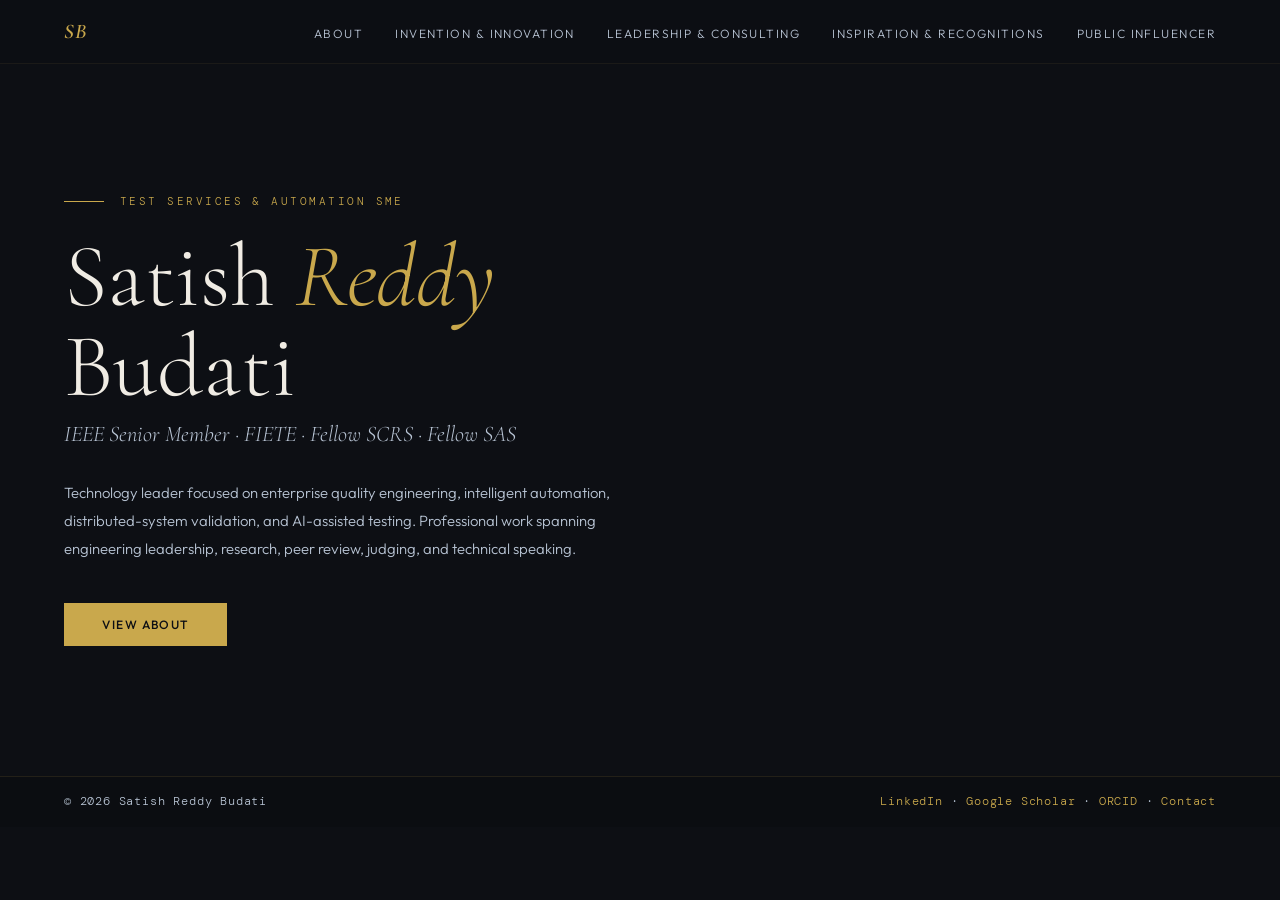
==== commit 76d00320: "Add files via upload New version.. Sujitha style.." ====
--- a/index.html
+++ b/index.html
@@ -1,8 +1,49 @@
-<!doctype html><html lang="en"><head><meta charset="utf-8"><meta name="viewport" content="width=device-width,initial-scale=1"><title>Satish Reddy Budati | Professional Portfolio</title><meta name="description" content="Satish Reddy Budati — professional portfolio covering innovation, leadership, consulting, mentoring, publications, and public contribution."><link rel="stylesheet" href="assets/styles.css"></head><body>
-<header class="topbar"><nav class="nav"><a class="brand" href="index.html"><span class="mark">SB</span><span>Satish Reddy Budati<small>Professional Portfolio</small></span></a><div class="links"><a class="active" href="index.html"><svg class="nav-icon" viewBox="0 0 24 24" aria-hidden="true"><path d="m3 10.5 9-7 9 7"></path><path d="M5 10v10h14V10"></path><path d="M9 20v-6h6v6"></path></svg>Home</a><a href="about.html"><svg class="nav-icon" viewBox="0 0 24 24" aria-hidden="true"><path d="M20 21a8 8 0 0 0-16 0"></path><circle cx="12" cy="7" r="4"></circle></svg>About</a><a href="innovation.html"><svg class="nav-icon" viewBox="0 0 24 24" aria-hidden="true"><path d="M9 18h6"></path><path d="M10 22h4"></path><path d="M8.2 14a6 6 0 1 1 7.6 0c-.8.6-.8 1.5-.8 2H9c0-.5 0-1.4-.8-2Z"></path></svg>Invention and Innovation</a><a href="consultancy.html"><svg class="nav-icon" viewBox="0 0 24 24" aria-hidden="true"><rect x="3" y="7" width="18" height="13" rx="2"></rect><path d="M8 7V5a2 2 0 0 1 2-2h4a2 2 0 0 1 2 2v2"></path><path d="M3 13h18"></path></svg>Leadership &amp; Consulting</a><a href="inspiring-others.html"><svg class="nav-icon" viewBox="0 0 24 24" aria-hidden="true"><path d="M12 2 9.2 8.1 3 9l4.5 4.4L6.4 20 12 16.8 17.6 20l-1.1-6.6L21 9l-6.2-.9L12 2Z"></path></svg>Inspiration &amp; Recognitions</a><a href="public-influence.html"><svg class="nav-icon" viewBox="0 0 24 24" aria-hidden="true"><path d="M3 11v2a2 2 0 0 0 2 2h2l4 4v-6"></path><path d="M11 7v6l8-3V4l-8 3Z"></path><path d="M19 8a4 4 0 0 1 0 8"></path></svg>Public Influencer</a><a href="blogs.html"><svg class="nav-icon" viewBox="0 0 24 24" aria-hidden="true"><path d="M12 20h9"></path><path d="M16.5 3.5a2.1 2.1 0 0 1 3 3L7 19l-4 1 1-4Z"></path></svg>Blogs</a><a href="contact.html"><svg class="nav-icon" viewBox="0 0 24 24" aria-hidden="true"><rect x="3" y="5" width="18" height="14" rx="2"></rect><path d="m3 7 9 6 9-6"></path></svg>Contact</a></div><span class="mobile">Menu</span></nav></header>
-<section class="hero"><div class="hero-inner"><div><h1>Engineering trust in intelligent enterprise systems.</h1><p>Quality engineering and intelligent systems leader with 18+ years of experience across enterprise-scale validation, automation, distributed systems, supply chain transformation, AI-enabled quality practices, and public professional service.</p><div class="hero-actions"><a class="btn primary" href="innovation.html">Explore Portfolio</a><a class="btn ghost" href="public-influence.html">Public Influencer</a><a class="btn ghost" href="about.html">Professional Profile</a></div></div><aside class="profile-card"><img class="avatar" src="assets/satish-profile.png" alt="Satish Reddy Budati"><h3>Satish Reddy Budati</h3><p>Test Services & Automation SME</p><p>IEEE Senior Member • FIETE • Fellow SCRS • Fellow SAS</p><div class="badges"><span class="badge">Quality Engineering</span><span class="badge">Intelligent Automation</span><span class="badge">Enterprise Validation</span><span class="badge">AI Systems</span></div></aside></div></section>
-<section class="section"><div class="stats"><div class="stat"><b>18+</b><span>Years Experience</span></div><div class="stat"><b>3</b><span>IEEE Publications</span></div><div class="stat"><b>2</b><span>Journal Papers</span></div><div class="stat"><b>50+</b><span>Certified Reviews</span></div></div></section>
-<section class="section"><h2>Professional Portfolio Map</h2><p class="lead">This portfolio highlights selected professional work across innovation, leadership, mentoring, consulting, and public contribution.</p><div class="grid"><article class="card"><span class="tag gold">Innovation</span><h3>Invention & Innovation</h3><p>Creation and implementation of a system-level SDVT methodology for Enphase Energy's first EV charger platform.</p><a class="btn" href="innovation.html">View Details</a></article><article class="card"><span class="tag green">Mentoring</span><h3>Inspiration &amp; Recognitions</h3><p>Developing quality engineering professionals, future leaders, and industry-ready computing graduates.</p><a class="btn" href="inspiring-others.html">View Details</a></article><article class="card"><span class="tag">Consulting</span><h3>Leadership &amp; Consulting</h3><p>Specialist quality engineering consultancy across Macy's, OceanX/Nisum, and DIRECTV/RICEFW.</p><a class="btn" href="consultancy.html">View Details</a></article><article class="card"><span class="tag gray">Influence</span><h3>Public Influencer</h3><p>Keynote speaking, publications, TPC service, session chair roles, peer review, judging, and public writing.</p><a class="btn" href="public-influence.html">View Details</a></article></div></section>
-<section class="section"><div class="split"><div><h2>Professional Focus</h2><p class="quote">Quality engineering should be a strategic engineering discipline, not a downstream testing activity.</p></div><div class="card"><p>My work focuses on validation strategy, automation transformation, system-level quality, enterprise governance, production confidence, and trusted delivery across complex digital platforms.</p><div><span class="tag">Automation Strategy</span><span class="tag">System Validation</span><span class="tag">Supply Chain Platforms</span><span class="tag">Cloud-Native Systems</span><span class="tag">AI-Assisted Quality</span></div></div></div></section>
-<footer class="footer"><div class="footer-inner"><div>&copy; 2026 Satish Reddy Budati. All rights reserved.</div><div><a href="about.html">About</a> · <a href="blogs.html">Blogs</a> · <a href="contact.html">Contact</a></div></div></footer>
-</body></html>
+<!doctype html>
+<html lang="en">
+<head>
+<meta charset="utf-8">
+<meta name="viewport" content="width=device-width,initial-scale=1,viewport-fit=cover">
+<title>Satish Reddy Budati</title>
+<meta name="description" content="Professional portfolio of Satish Reddy Budati.">
+<link rel="stylesheet" href="assets/styles.css">
+</head>
+<body>
+<nav class="site-nav">
+  <a href="index.html" class="nav-logo" aria-label="Satish Reddy Budati home">SB</a>
+  <ul class="nav-links">
+    <li><a href="about.html">About</a></li><li><a href="innovation.html">Invention & Innovation</a></li><li><a href="leadership-consulting.html">Leadership & Consulting</a></li><li><a href="inspiration-recognition.html">Inspiration & Recognitions</a></li><li><a href="public-influencer.html">Public Influencer</a></li>
+  </ul>
+  <button class="hamburger" aria-label="Open menu" onclick="document.getElementById('mnav').classList.add('open')">
+    <span></span><span></span><span></span>
+  </button>
+</nav>
+<div class="mobile-nav" id="mnav">
+  <button class="mobile-close" aria-label="Close menu" onclick="document.getElementById('mnav').classList.remove('open')">✕</button>
+  <a href="about.html">About</a><a href="innovation.html">Invention & Innovation</a><a href="leadership-consulting.html">Leadership & Consulting</a><a href="inspiration-recognition.html">Inspiration & Recognitions</a><a href="public-influencer.html">Public Influencer</a>
+</div>
+<section class="hero">
+  <div class="hero-inner">
+    <div class="hero-tag">Test Services &amp; Automation SME</div>
+    <h1 class="hero-name">Satish <em>Reddy</em><br>Budati</h1>
+    <p class="hero-subtitle">IEEE Senior Member · FIETE · Fellow SCRS · Fellow SAS</p>
+    <p class="hero-desc">Technology leader focused on enterprise quality engineering, intelligent automation, distributed-system validation, and AI-assisted testing. Professional work spanning engineering leadership, research, peer review, judging, and technical speaking.</p>
+    <a href="about.html" class="btn btn-gold">View About</a>
+  </div>
+</section>
+<footer class="footer">
+  <div class="footer-inner">
+    <div>© 2026 Satish Reddy Budati</div>
+    <div>
+      <a href="https://www.linkedin.com/in/satish-budati/" target="_blank" rel="noopener">LinkedIn</a>
+      ·
+      <a href="https://scholar.google.com/citations?hl=en&user=waVudkwAAAAJ" target="_blank" rel="noopener">Google Scholar</a>
+      ·
+      <a href="https://orcid.org/0009-0008-1575-7301" target="_blank" rel="noopener">ORCID</a>
+      ·
+      <a href="contact.html">Contact</a>
+    </div>
+  </div>
+</footer>
+<script src="assets/site.js"></script>
+</body>
+</html>
--- a/assets/styles.css
+++ b/assets/styles.css
@@ -1,9 +1,1688 @@
+@import url('https://fonts.googleapis.com/css2?family=Cormorant+Garamond:ital,wght@0,300;0,400;0,600;1,300;1,400&family=DM+Mono:wght@300;400&family=Outfit:wght@200;300;400;500;600&display=swap');
+
+*,*::before,*::after{box-sizing:border-box;margin:0;padding:0}
+html{scroll-behavior:smooth}
 :root{
-  --navy:#07111f;--navy2:#0b1d33;--ink:#111827;--muted:#64748b;--line:#e5e7eb;--bg:#f8fafc;--card:#ffffff;--gold:#c9a24a;--blue:#2563eb;--teal:#14b8a6;--shadow:0 18px 50px rgba(2,6,23,.12);--radius:22px;--max:1160px
-}
-*{box-sizing:border-box}html{scroll-behavior:smooth}body{margin:0;font-family:Inter,ui-sans-serif,system-ui,-apple-system,Segoe UI,Roboto,Arial,sans-serif;color:var(--ink);background:var(--bg);line-height:1.65}a{color:inherit;text-decoration:none}.topbar{position:sticky;top:0;z-index:50;background:rgba(7,17,31,.92);backdrop-filter:blur(14px);border-bottom:1px solid rgba(255,255,255,.08)}.nav{max-width:var(--max);margin:0 auto;display:flex;align-items:center;justify-content:space-between;padding:14px 22px}.brand{display:flex;align-items:center;gap:12px;color:#fff}.mark{width:40px;height:40px;border-radius:14px;background:linear-gradient(135deg,var(--gold),#f5d36b);display:grid;place-items:center;color:#091525;font-weight:900}.brand small{display:block;color:#9fb0c7;font-size:12px;margin-top:-3px}.links{display:flex;gap:18px;align-items:center}.links a{color:#d8e2ef;font-size:14px}.links a:hover{color:#fff}.cta{border:1px solid rgba(201,162,74,.55);padding:9px 14px;border-radius:999px;color:#ffe8a3!important}.hero{background:radial-gradient(circle at 20% 0%,rgba(201,162,74,.2),transparent 25%),linear-gradient(135deg,var(--navy),var(--navy2) 55%,#0f2744);color:#fff}.hero-inner{max-width:var(--max);margin:0 auto;padding:90px 22px 70px;display:grid;grid-template-columns:1.25fr .75fr;gap:44px;align-items:center}.eyebrow{color:#f4d675;text-transform:uppercase;letter-spacing:.14em;font-size:12px;font-weight:800}.hero h1{font-size:56px;line-height:1.03;margin:14px 0 16px;letter-spacing:-.045em}.hero p{color:#c9d7e8;font-size:18px;max-width:760px}.hero-actions{display:flex;gap:14px;flex-wrap:wrap;margin-top:26px}.btn{display:inline-flex;align-items:center;gap:8px;padding:12px 17px;border-radius:14px;font-weight:800;border:1px solid var(--line);background:#fff;color:var(--ink)}.btn.primary{background:linear-gradient(135deg,var(--gold),#f3cf68);border:none;color:#07111f}.btn.ghost{background:rgba(255,255,255,.08);border-color:rgba(255,255,255,.15);color:#fff}.profile-card{background:rgba(255,255,255,.08);border:1px solid rgba(255,255,255,.12);border-radius:var(--radius);padding:24px;box-shadow:var(--shadow)}.avatar{width:112px;height:112px;border-radius:30px;background:linear-gradient(135deg,#fff,#dbeafe);color:#0b1d33;display:grid;place-items:center;font-size:36px;font-weight:900;margin-bottom:18px}.profile-card h3{margin:0;color:#fff}.profile-card p{font-size:14px;margin:8px 0;color:#c9d7e8}.badges{display:flex;flex-wrap:wrap;gap:8px;margin-top:16px}.badge{font-size:12px;font-weight:800;padding:7px 10px;border-radius:999px;background:rgba(201,162,74,.14);border:1px solid rgba(201,162,74,.25);color:#ffe8a3}.section{max-width:var(--max);margin:0 auto;padding:70px 22px}.section h2{font-size:34px;line-height:1.1;margin:0 0 12px;letter-spacing:-.035em}.lead{color:var(--muted);max-width:820px}.stats{display:grid;grid-template-columns:repeat(4,1fr);gap:16px;margin-top:-34px;position:relative;z-index:3}.stat{background:var(--card);border:1px solid var(--line);border-radius:18px;padding:20px;box-shadow:0 12px 32px rgba(2,6,23,.08)}.stat b{display:block;font-size:30px;line-height:1;color:var(--navy)}.stat span{font-size:13px;color:var(--muted);font-weight:700}.grid{display:grid;grid-template-columns:repeat(2,1fr);gap:18px}.grid3{display:grid;grid-template-columns:repeat(3,1fr);gap:18px}.card{background:var(--card);border:1px solid var(--line);border-radius:var(--radius);padding:24px;box-shadow:0 8px 28px rgba(2,6,23,.06)}.card h3{margin:0 0 8px;font-size:20px;color:var(--navy2)}.card p{color:var(--muted);margin:0 0 14px}.tag{display:inline-block;background:#eef2ff;color:#3730a3;font-weight:800;font-size:12px;padding:6px 9px;border-radius:999px;margin:0 6px 8px 0}.tag.gold{background:#fff7dc;color:#7c5b00}.tag.green{background:#dcfce7;color:#166534}.tag.gray{background:#f1f5f9;color:#475569}.split{display:grid;grid-template-columns:.9fr 1.1fr;gap:28px;align-items:start}.quote{font-size:22px;line-height:1.35;color:#111827;border-left:5px solid var(--gold);padding-left:18px;margin:0}.evidence-list{display:grid;gap:12px;margin-top:18px}.evidence{display:flex;justify-content:space-between;gap:14px;align-items:center;background:#fff;border:1px solid var(--line);border-radius:16px;padding:14px 16px}.evidence strong{display:block}.evidence span{display:block;color:var(--muted);font-size:13px}.pill{font-size:12px;border:1px solid var(--line);border-radius:999px;padding:6px 10px;color:#334155;background:#f8fafc;white-space:nowrap}.page-hero{background:linear-gradient(135deg,var(--navy),#0f2744);color:#fff;padding:62px 22px}.page-hero .wrap{max-width:var(--max);margin:0 auto}.page-hero h1{font-size:44px;line-height:1.05;margin:8px 0}.page-hero p{max-width:850px;color:#c9d7e8;font-size:17px}.timeline{display:grid;gap:16px}.timeline .item{background:#fff;border:1px solid var(--line);border-radius:18px;padding:20px;border-left:5px solid var(--gold)}.item h3{margin:0 0 8px}.item p{margin:0;color:var(--muted)}.footer{background:var(--navy);color:#c9d7e8;padding:38px 22px;margin-top:40px}.footer-inner{max-width:var(--max);margin:0 auto;display:flex;justify-content:space-between;gap:20px;flex-wrap:wrap}.footer a{color:#fff}.note{background:#fff7ed;border:1px solid #fed7aa;color:#7c2d12;padding:14px 16px;border-radius:16px;margin:18px 0}.table{width:100%;border-collapse:collapse;background:#fff;border-radius:18px;overflow:hidden;border:1px solid var(--line)}.table th,.table td{text-align:left;padding:14px;border-bottom:1px solid var(--line);vertical-align:top}.table th{background:#f8fafc;color:#334155}.table td{color:#475569}.mobile{display:none}@media(max-width:820px){.hero-inner,.split{grid-template-columns:1fr}.hero h1{font-size:40px}.links{display:none}.mobile{display:block;color:#fff}.stats,.grid,.grid3{grid-template-columns:1fr}.evidence{align-items:flex-start;flex-direction:column}.section{padding:48px 18px}}
- .avatar{display:block;object-fit:cover;object-position:center;border:2px solid rgba(255,255,255,.32);box-shadow:0 14px 34px rgba(2,6,23,.22)}
-.topbar .nav{max-width:1760px;gap:20px}.topbar .links{gap:8px;flex-wrap:wrap;justify-content:flex-end}.topbar .links a{display:inline-flex;align-items:center;gap:6px;padding:8px 9px;border-radius:14px;font-family:inherit;font-size:14px;font-weight:600;white-space:nowrap}.topbar .links a.active{background:rgba(255,255,255,.16);color:#fff}.nav-icon{width:17px;height:17px;flex:0 0 auto;fill:none;stroke:currentColor;stroke-width:2;stroke-linecap:round;stroke-linejoin:round}.nav-icon path,.nav-icon circle,.nav-icon rect{vector-effect:non-scaling-stroke}
-.section-heading{margin-bottom:22px}.blog-section{padding-top:58px}.blog-grid{display:grid;grid-template-columns:repeat(2,minmax(0,1fr));gap:22px}.blog-card{background:#fff;border:1px solid var(--line);border-radius:18px;overflow:hidden;box-shadow:0 10px 34px rgba(2,6,23,.08);display:flex;flex-direction:column}.blog-visual{min-height:190px;padding:24px;display:grid;grid-template-columns:repeat(2,minmax(0,1fr));gap:12px;align-content:end;background:#111827}.blog-visual span{display:grid;place-items:center;min-height:54px;border:1px solid rgba(255,255,255,.22);border-radius:12px;color:#fff;font-weight:900;background:rgba(255,255,255,.1);backdrop-filter:blur(10px)}.blog-visual.backend{background:linear-gradient(135deg,#0f172a,#164e63 56%,#0f766e)}.blog-visual.playwright{background:linear-gradient(135deg,#172554,#166534 55%,#84cc16)}.blog-content{padding:24px;display:flex;flex:1;flex-direction:column;align-items:flex-start}.blog-content h3{font-size:22px;line-height:1.18;margin:4px 0 10px;color:var(--navy2)}.blog-content p{color:var(--muted);margin:0 0 16px}.blog-meta{display:flex;gap:8px;flex-wrap:wrap;margin:0 0 18px}.blog-meta span{font-size:12px;font-weight:800;color:#334155;background:#f1f5f9;border:1px solid var(--line);border-radius:999px;padding:6px 9px}.blog-content .btn{margin-top:auto}@media(max-width:820px){.blog-grid{grid-template-columns:1fr}.blog-visual{min-height:170px}}
-.contact-section{padding-top:58px}.contact-layout{display:grid;grid-template-columns:.9fr 1.1fr;gap:22px;align-items:stretch}.contact-primary,.contact-card,.contact-panel{background:#fff;border:1px solid var(--line);border-radius:18px;box-shadow:0 10px 34px rgba(2,6,23,.08)}.contact-primary{padding:28px;display:flex;gap:20px;align-items:flex-start;background:linear-gradient(135deg,#fff,#f8fafc)}.contact-primary h3,.contact-card h3{margin:6px 0 8px;color:var(--navy2);font-size:22px;line-height:1.18}.contact-primary p,.contact-card p{color:var(--muted);margin:0 0 16px}.contact-icon{width:64px;height:64px;border-radius:16px;display:grid;place-items:center;background:linear-gradient(135deg,var(--gold),#f3cf68);color:#07111f;flex:0 0 auto}.contact-icon.small{width:48px;height:48px;border-radius:14px;background:#eef2ff;color:#3730a3;margin-bottom:16px}.contact-svg{width:27px;height:27px;fill:none;stroke:currentColor;stroke-width:2;stroke-linecap:round;stroke-linejoin:round}.contact-link{display:inline-flex;align-items:center;max-width:100%;padding:12px 14px;border-radius:14px;background:#0f2744;color:#fff;font-weight:900;overflow-wrap:anywhere}.contact-grid{display:grid;grid-template-columns:repeat(3,minmax(0,1fr));gap:18px}.contact-card{padding:22px;display:flex;flex-direction:column;align-items:flex-start}.contact-card .pill{margin-top:auto}.contact-detail-grid{display:grid;grid-template-columns:1fr 1fr;gap:22px}.contact-panel{padding:26px}.contact-panel h2{font-size:28px;margin:8px 0 18px}.availability-list{display:grid;gap:14px}.availability-list div{padding:14px 0;border-top:1px solid var(--line)}.availability-list div:first-child{border-top:none;padding-top:0}.availability-list strong{display:block;color:var(--navy2);font-size:15px}.availability-list span{display:block;color:var(--muted);font-size:14px;margin-top:3px}.expertise-cloud{display:flex;flex-wrap:wrap;gap:9px}.expertise-cloud span{font-size:13px;font-weight:800;color:#334155;background:#f8fafc;border:1px solid var(--line);border-radius:999px;padding:8px 10px}@media(max-width:980px){.contact-layout,.contact-detail-grid{grid-template-columns:1fr}.contact-grid{grid-template-columns:1fr}}@media(max-width:520px){.contact-primary{flex-direction:column}.contact-link{font-size:14px}}
-.contact-page .page-hero{padding:42px 22px 36px}.contact-page .page-hero h1{margin-top:0}.contact-page .contact-section{padding-top:34px;padding-bottom:24px}.contact-page .contact-links-section{padding-top:34px}.contact-page .footer{margin-top:24px}
+  --ink:#0d0f14;
+  --slate:#1e2535;
+  --paper:#f0ece4;
+  --gold:#c9a84c;
+  --mist:#b8c4d4;
+  --border:rgba(201,168,76,0.22);
+}
+body{
+  background:var(--ink);
+  color:var(--paper);
+  font-family:'Outfit',sans-serif;
+  font-weight:300;
+  overflow-x:hidden;
+}
+
+/* SAME NAVIGATION ON EVERY PAGE */
+.site-nav{
+  position:fixed;
+  top:0;left:0;right:0;
+  z-index:100;
+  display:flex;
+  align-items:center;
+  justify-content:space-between;
+  padding:1.2rem 5%;
+  background:rgba(13,15,20,0.93);
+  backdrop-filter:blur(8px);
+  -webkit-backdrop-filter:blur(8px);
+  border-bottom:1px solid rgba(201,168,76,0.08);
+}
+.nav-logo{
+  font-family:'Cormorant Garamond',serif;
+  font-size:1.3rem;
+  font-style:italic;
+  font-weight:600;
+  color:var(--gold);
+  text-decoration:none;
+  letter-spacing:.05em;
+  transition:color .3s,text-shadow .3s;
+}
+.nav-logo:hover{
+  color:#e8c96b;
+  text-shadow:0 0 8px rgba(201,168,76,.72),0 0 18px rgba(201,168,76,.32);
+}
+.nav-links{
+  display:flex;
+  gap:2rem;
+  list-style:none;
+  align-items:center;
+}
+.nav-links a{
+  color:var(--mist);
+  text-decoration:none;
+  font-family:'Outfit',sans-serif;
+  font-size:.75rem;
+  font-weight:300;
+  letter-spacing:.12em;
+  text-transform:uppercase;
+  white-space:nowrap;
+  transition:color .3s,text-shadow .3s;
+}
+.nav-links a:hover,
+.nav-links a.active{
+  color:var(--gold);
+}
+.nav-links a:hover{
+  text-shadow:0 0 7px rgba(201,168,76,.75),0 0 16px rgba(201,168,76,.3);
+}
+.hamburger{
+  display:none;
+  flex-direction:column;
+  gap:5px;
+  cursor:pointer;
+  background:none;
+  border:none;
+  padding:4px;
+}
+.hamburger span{width:22px;height:1.5px;background:var(--mist);display:block}
+.mobile-nav{
+  display:none;
+  position:fixed;
+  inset:0;
+  background:rgba(13,15,20,.98);
+  z-index:200;
+  flex-direction:column;
+  align-items:center;
+  justify-content:center;
+  gap:2.5rem;
+}
+.mobile-nav.open{display:flex}
+.mobile-nav a{
+  font-family:'Cormorant Garamond',serif;
+  font-size:2.2rem;
+  color:var(--paper);
+  text-decoration:none;
+}
+.mobile-nav a:hover{color:var(--gold)}
+.mobile-close{
+  position:absolute;
+  top:1.5rem;right:1.5rem;
+  background:none;border:none;
+  color:var(--mist);
+  font-size:1.8rem;
+  cursor:pointer;
+}
+
+/* HOME — dimensions copied from the Sujitha reference */
+.hero{
+  min-height:100vh;
+  display:flex;
+  align-items:center;
+  background:var(--ink);
+  padding:8rem 5% 5rem;
+}
+.hero-inner{max-width:780px}
+.hero-tag{
+  font-family:'DM Mono',monospace;
+  font-size:.7rem;
+  letter-spacing:.22em;
+  color:var(--gold);
+  text-transform:uppercase;
+  margin-bottom:1.5rem;
+  display:flex;
+  align-items:center;
+  gap:1rem;
+}
+.hero-tag::before{
+  content:'';
+  width:2.5rem;
+  height:1px;
+  background:var(--gold);
+}
+.hero-name{
+  font-family:'Cormorant Garamond',serif;
+  font-size:clamp(3rem,7vw,6rem);
+  font-weight:300;
+  line-height:1;
+  margin-bottom:.5rem;
+}
+.hero-name em{
+  color:var(--gold);
+  font-style:italic;
+  font-weight:300;
+}
+.hero-subtitle{
+  font-family:'Cormorant Garamond',serif;
+  font-size:clamp(1rem,2vw,1.4rem);
+  color:var(--mist);
+  font-style:italic;
+  margin-bottom:2rem;
+}
+.hero-desc{
+  font-size:.93rem;
+  color:var(--mist);
+  line-height:1.9;
+  max-width:560px;
+  margin-bottom:2.5rem;
+}
+.btn{
+  display:inline-block;
+  padding:.85rem 2.4rem;
+  font-family:'Outfit',sans-serif;
+  font-size:.75rem;
+  letter-spacing:.12em;
+  text-transform:uppercase;
+  font-weight:500;
+  text-decoration:none;
+  transition:all .3s;
+}
+.btn-gold{background:var(--gold);color:var(--ink)}
+.btn-gold:hover{
+  background:#e8c96b;
+  transform:translateY(-3px);
+  box-shadow:0 8px 25px rgba(201,168,76,.3);
+}
+
+/* INNER PAGES */
+.page-hero{
+  min-height:58vh;
+  display:flex;
+  align-items:flex-end;
+  padding:9rem 5% 4.5rem;
+  border-bottom:1px solid rgba(201,168,76,.08);
+}
+.page-hero-inner{max-width:900px}
+.kicker,.slabel{
+  font-family:'DM Mono',monospace;
+  font-size:.67rem;
+  letter-spacing:.2em;
+  color:var(--gold);
+  text-transform:uppercase;
+  margin-bottom:.8rem;
+}
+.page-title,.stitle{
+  font-family:'Cormorant Garamond',serif;
+  font-size:clamp(2.5rem,5vw,4.6rem);
+  font-weight:300;
+  line-height:1.05;
+}
+.page-title em,.stitle em{color:var(--gold);font-style:italic}
+.page-intro{
+  max-width:720px;
+  margin-top:1.5rem;
+  color:var(--mist);
+  line-height:1.9;
+  font-size:.93rem;
+}
+.section{padding:5rem 5%}
+.section.alt{background:var(--slate)}
+.si{max-width:1100px;margin:0 auto}
+.stitle{font-size:clamp(2rem,4vw,3.4rem);line-height:1.15;margin-bottom:2.5rem}
+.slabel{
+  display:flex;align-items:center;gap:1rem;
+}
+.slabel::after{content:'';flex:1;height:1px;background:var(--border)}
+.lead,.about-copy p,.feature p,.tbody p,.clean-row p{
+  color:var(--mist);
+  line-height:1.9;
+  font-size:.91rem;
+}
+.about-grid{display:flex;gap:3rem;align-items:flex-start}
+.portrait{
+  width:260px;min-width:260px;height:auto;display:block;
+  border:1px solid var(--border);
+}
+.about-copy p{margin-bottom:1.1rem}
+.about-copy strong{color:var(--paper);font-weight:500}
+.highlights{display:grid;grid-template-columns:1fr 1fr;gap:1rem;margin-top:2rem}
+.hl{border-left:1px solid var(--gold);padding:.45rem 0 .45rem 1rem}
+.hl small,.feature-meta,.tlabel{
+  display:block;
+  font-family:'DM Mono',monospace;
+  font-size:.62rem;
+  letter-spacing:.14em;
+  color:var(--gold);
+  text-transform:uppercase;
+  margin-bottom:.3rem;
+}
+.hl span{font-size:.82rem;color:var(--paper)}
+.clean-list,.timeline{border-top:1px solid var(--border)}
+.clean-row,.titem,.feature{
+  display:grid;
+  grid-template-columns:240px 1fr;
+  gap:2rem;
+  padding:1.7rem 0;
+  border-bottom:1px solid var(--border);
+}
+.clean-row h3,.tbody h3,.feature h3{
+  font-family:'Cormorant Garamond',serif;
+  font-size:1.35rem;
+  font-weight:400;
+  color:var(--paper);
+}
+.feature-meta,.tlabel{padding-top:.25rem}
+.tags{display:flex;flex-wrap:wrap;gap:.5rem;margin-top:1rem}
+.tag{
+  font-family:'DM Mono',monospace;
+  font-size:.6rem;
+  letter-spacing:.08em;
+  color:var(--gold);
+  border:1px solid var(--border);
+  padding:.25rem .65rem;
+}
+.linkline{margin-top:1rem}
+.linkline a,.footer a{color:var(--gold);text-decoration:none}
+.footer{
+  border-top:1px solid rgba(201,168,76,.12);
+  padding:2rem 5%;
+}
+.footer-inner{
+  max-width:1100px;margin:0 auto;
+  display:flex;justify-content:space-between;gap:1rem;
+  color:var(--mist);
+  font-family:'DM Mono',monospace;
+  font-size:.6rem;
+  letter-spacing:.08em;
+}
+
+@media(max-width:1100px){
+  .nav-links{gap:1.25rem}
+  .nav-links a{font-size:.68rem}
+}
+@media(max-width:768px){
+  .nav-links{display:none}
+  .hamburger{display:flex}
+  .hero{padding:7rem 4% 4rem}
+  .page-hero{padding:8rem 4% 3.5rem}
+  .section{padding:4rem 4%}
+  .about-grid{flex-direction:column;gap:2rem}
+  .portrait{width:100%;max-width:330px;min-width:0}
+  .highlights{grid-template-columns:1fr}
+  .clean-row,.titem,.feature{grid-template-columns:1fr;gap:.8rem}
+  .footer-inner{flex-direction:column}
+}
+
+
+/* Footer on every page */
+body{
+  min-height:100vh;
+  display:flex;
+  flex-direction:column;
+}
+body > .hero,
+body > .page-hero,
+body > .section{
+  flex-shrink:0;
+}
+.footer{
+  margin-top:auto;
+}
+
+/* Career — inspired by the reference site's clean experience timeline */
+.career-section{
+  background:var(--slate);
+}
+.career-list{
+  border-top:1px solid var(--border);
+}
+.career-item{
+  display:grid;
+  grid-template-columns:220px minmax(0,1fr);
+  gap:2.2rem;
+  padding:2rem 0;
+  border-bottom:1px solid var(--border);
+}
+.career-company{
+  font-family:'Cormorant Garamond',serif;
+  font-size:1.35rem;
+  font-weight:400;
+  color:var(--paper);
+  line-height:1.2;
+}
+.career-head{
+  display:flex;
+  justify-content:space-between;
+  align-items:baseline;
+  gap:1.5rem;
+  margin-bottom:.7rem;
+}
+.career-head h3{
+  font-family:'Cormorant Garamond',serif;
+  font-size:1.45rem;
+  font-weight:400;
+  color:var(--paper);
+}
+.career-head span{
+  font-family:'DM Mono',monospace;
+  font-size:.58rem;
+  letter-spacing:.09em;
+  text-transform:uppercase;
+  color:var(--gold);
+  white-space:nowrap;
+}
+.career-body p{
+  color:var(--mist);
+  line-height:1.85;
+  font-size:.9rem;
+  max-width:760px;
+}
+.career-tags{
+  display:flex;
+  flex-wrap:wrap;
+  gap:.45rem;
+  margin-top:1rem;
+}
+.career-tags span{
+  font-family:'DM Mono',monospace;
+  font-size:.56rem;
+  letter-spacing:.06em;
+  color:var(--gold);
+  border:1px solid var(--border);
+  padding:.24rem .6rem;
+}
+.career-item.earlier{
+  padding-bottom:1.6rem;
+}
+
+/* Publications */
+.publication-group{
+  border-top:1px solid var(--border);
+}
+.publication-group + .publication-group{
+  margin-top:3.5rem;
+}
+.publication-group-title{
+  font-family:'DM Mono',monospace;
+  color:var(--gold);
+  text-transform:uppercase;
+  letter-spacing:.16em;
+  font-size:.63rem;
+  padding:1rem 0 .8rem;
+}
+.publication-item{
+  display:grid;
+  grid-template-columns:220px minmax(0,1fr);
+  gap:2.2rem;
+  padding:1.7rem 0;
+  border-top:1px solid rgba(201,168,76,.12);
+}
+.publication-meta{
+  font-family:'DM Mono',monospace;
+  color:var(--gold);
+  font-size:.58rem;
+  letter-spacing:.08em;
+  text-transform:uppercase;
+  line-height:1.7;
+}
+.publication-body h3{
+  font-family:'Cormorant Garamond',serif;
+  font-size:1.35rem;
+  line-height:1.2;
+  font-weight:400;
+  color:var(--paper);
+  margin-bottom:.55rem;
+}
+.publication-body p{
+  color:var(--mist);
+  line-height:1.8;
+  font-size:.88rem;
+  max-width:780px;
+}
+.publication-body a,
+.publication-profile-link a{
+  display:inline-block;
+  margin-top:.7rem;
+  color:var(--gold);
+  text-decoration:none;
+  font-family:'DM Mono',monospace;
+  font-size:.62rem;
+  letter-spacing:.06em;
+}
+.publication-body a:hover,
+.publication-profile-link a:hover{
+  color:#e8c96b;
+  text-shadow:0 0 7px rgba(201,168,76,.55);
+}
+.publication-profile-link{
+  margin-top:2rem;
+  padding-top:1.3rem;
+  border-top:1px solid var(--border);
+}
+
+/* Footer readability */
+.footer{
+  background:#0b0d11;
+}
+.footer-inner{
+  align-items:center;
+  line-height:1.6;
+}
+
+@media(max-width:768px){
+  .career-item,
+  .publication-item{
+    grid-template-columns:1fr;
+    gap:.75rem;
+  }
+  .career-head{
+    flex-direction:column;
+    align-items:flex-start;
+    gap:.35rem;
+  }
+  .career-head span{
+    white-space:normal;
+  }
+}
+
+
+/* Home page viewport + footer refinement */
+body:has(.hero){
+  min-height:100vh;
+}
+body:has(.hero) .hero{
+  min-height:calc(100vh - 58px - 66px);
+  padding-top:7rem;
+  padding-bottom:3rem;
+}
+body:has(.hero) .footer{
+  margin-top:0;
+}
+
+/* Footer alignment and visibility */
+.footer{
+  padding:1rem 2.2%;
+}
+.footer-inner{
+  width:100%;
+  max-width:none;
+  margin:0;
+  display:flex;
+  align-items:center;
+  justify-content:space-between;
+  gap:2rem;
+  font-size:.72rem;
+  letter-spacing:.07em;
+}
+.footer-inner > div:first-child{
+  margin-right:auto;
+  text-align:left;
+}
+.footer-inner > div:last-child{
+  margin-left:auto;
+  text-align:right;
+}
+.footer a{
+  color:var(--gold);
+  transition:color .25s ease, text-shadow .25s ease;
+}
+.footer a:hover,
+.footer a:focus-visible{
+  color:#e8c96b;
+  text-shadow:
+    0 0 7px rgba(201,168,76,.8),
+    0 0 16px rgba(201,168,76,.35);
+  outline:none;
+}
+
+@media(min-width:769px){
+  body:has(.hero){
+    overflow-y:hidden;
+  }
+}
+
+@media(max-width:768px){
+  .footer{
+    padding:1rem 4%;
+  }
+  .footer-inner{
+    font-size:.68rem;
+    gap:.75rem;
+  }
+}
+
+
+/* Match footer horizontal width/alignment to header */
+.footer{
+  padding-left:5%;
+  padding-right:5%;
+}
+.footer-inner{
+  width:100%;
+  max-width:none;
+}
+
+@media(max-width:768px){
+  .footer{
+    padding-left:4%;
+    padding-right:4%;
+  }
+}
+
+
+/* ===== Mobile hardening: iPhone + Android ===== */
+html, body{
+  width:100%;
+  max-width:100%;
+  overflow-x:hidden;
+}
+
+img{
+  max-width:100%;
+  height:auto;
+}
+
+a, p, h1, h2, h3, span{
+  overflow-wrap:anywhere;
+}
+
+/* Safe areas for iPhones with notches / home indicator */
+.site-nav{
+  padding-top:max(1.2rem, env(safe-area-inset-top));
+  padding-left:max(5%, env(safe-area-inset-left));
+  padding-right:max(5%, env(safe-area-inset-right));
+}
+.footer{
+  padding-bottom:max(1rem, env(safe-area-inset-bottom));
+  padding-left:max(5%, env(safe-area-inset-left));
+  padding-right:max(5%, env(safe-area-inset-right));
+}
+
+/* Mobile menu should behave like a native full-screen sheet */
+.mobile-nav{
+  padding:
+    max(4rem, env(safe-area-inset-top))
+    max(1.25rem, env(safe-area-inset-right))
+    max(3rem, env(safe-area-inset-bottom))
+    max(1.25rem, env(safe-area-inset-left));
+  overflow-y:auto;
+}
+body:has(.mobile-nav.open){
+  overflow:hidden;
+}
+.mobile-nav a{
+  text-align:center;
+  line-height:1.15;
+  max-width:92vw;
+}
+.mobile-close,
+.hamburger{
+  min-width:44px;
+  min-height:44px;
+}
+
+/* More reliable viewport behavior on mobile browser chrome */
+@supports (height: 100dvh){
+  .hero{
+    min-height:100dvh;
+  }
+}
+
+@media(max-width:768px){
+  .site-nav{
+    padding-left:max(4%, env(safe-area-inset-left));
+    padding-right:max(4%, env(safe-area-inset-right));
+  }
+
+  .nav-logo{
+    font-size:1.45rem;
+  }
+
+  .hamburger{
+    align-items:center;
+    justify-content:center;
+  }
+
+  .hero{
+    min-height:auto;
+    padding-top:7.2rem;
+    padding-bottom:3.5rem;
+  }
+
+  .hero-name{
+    font-size:clamp(3.2rem,16vw,5.2rem);
+    line-height:.94;
+  }
+
+  .hero-subtitle{
+    font-size:1.08rem;
+    line-height:1.45;
+  }
+
+  .hero-desc{
+    font-size:.94rem;
+    line-height:1.75;
+  }
+
+  .page-hero{
+    min-height:auto;
+    padding-top:8rem;
+    padding-bottom:3rem;
+  }
+
+  .page-title{
+    font-size:clamp(2.7rem,13vw,4rem);
+  }
+
+  .section{
+    padding-top:3.6rem;
+    padding-bottom:3.6rem;
+  }
+
+  .stitle{
+    font-size:clamp(2.2rem,11vw,3.2rem);
+  }
+
+  .about-copy p,
+  .lead,
+  .career-body p,
+  .publication-body p,
+  .clean-row p,
+  .feature p{
+    font-size:.94rem;
+    line-height:1.75;
+  }
+
+  .career-tags span,
+  .tag{
+    line-height:1.35;
+  }
+
+  /* Footer: clean stacked phone layout */
+  .footer{
+    padding-left:max(4%, env(safe-area-inset-left));
+    padding-right:max(4%, env(safe-area-inset-right));
+  }
+
+  .footer-inner{
+    width:100%;
+    flex-direction:column;
+    align-items:flex-start;
+    gap:.65rem;
+    font-size:.72rem;
+    letter-spacing:.045em;
+  }
+
+  .footer-inner > div:first-child,
+  .footer-inner > div:last-child{
+    margin:0;
+    width:100%;
+    text-align:left;
+  }
+
+  .footer-inner > div:last-child{
+    display:flex;
+    flex-wrap:wrap;
+    gap:.35rem;
+    align-items:center;
+  }
+
+  .footer a{
+    display:inline-block;
+    padding:.18rem 0;
+  }
+}
+
+@media(max-width:430px){
+  .hero-tag{
+    font-size:.62rem;
+    letter-spacing:.16em;
+    gap:.7rem;
+  }
+
+  .hero-tag::before{
+    width:1.8rem;
+  }
+
+  .hero-name{
+    font-size:clamp(3rem,17vw,4.7rem);
+  }
+
+  .btn{
+    padding:.82rem 1.6rem;
+  }
+
+  .highlights{
+    gap:.8rem;
+  }
+
+  .career-item,
+  .publication-item,
+  .clean-row,
+  .feature{
+    padding-top:1.4rem;
+    padding-bottom:1.4rem;
+  }
+
+  .mobile-nav{
+    gap:1.75rem;
+  }
+
+  .mobile-nav a{
+    font-size:1.85rem;
+  }
+}
+
+/* Short landscape phones */
+@media(max-height:500px) and (orientation:landscape){
+  .hero{
+    padding-top:6rem;
+    padding-bottom:2rem;
+  }
+  .hero-name{
+    font-size:3.6rem;
+  }
+  .mobile-nav{
+    justify-content:flex-start;
+    padding-top:4.5rem;
+    gap:1.15rem;
+  }
+  .mobile-nav a{
+    font-size:1.55rem;
+  }
+}
+
+
+/* ===== Contact page — Sujitha-inspired styling ===== */
+.contact-hero{
+  min-height:52vh;
+}
+
+.contact-section-new .stitle{
+  margin-bottom:2rem;
+}
+
+.contact-list .clean-row{
+  grid-template-columns:260px minmax(0,1fr);
+}
+
+.contact-tags{
+  display:flex;
+  flex-wrap:wrap;
+  gap:.7rem;
+  max-width:980px;
+}
+
+.contact-tags span{
+  font-family:'DM Mono',monospace;
+  font-size:.6rem;
+  letter-spacing:.07em;
+  color:var(--gold);
+  border:1px solid var(--border);
+  padding:.48rem .78rem;
+}
+
+.contact-lead{
+  max-width:780px;
+  margin-bottom:2.2rem;
+}
+
+.contact-profile-list{
+  border-top:1px solid var(--border);
+}
+
+.contact-profile-row{
+  display:grid;
+  grid-template-columns:220px minmax(0,1fr);
+  gap:2.2rem;
+  padding:1.7rem 0;
+  border-bottom:1px solid var(--border);
+}
+
+.contact-profile-label{
+  font-family:'DM Mono',monospace;
+  font-size:.62rem;
+  letter-spacing:.12em;
+  color:var(--gold);
+  text-transform:uppercase;
+  padding-top:.2rem;
+}
+
+.contact-profile-body h3{
+  font-family:'Cormorant Garamond',serif;
+  font-size:1.35rem;
+  font-weight:400;
+  color:var(--paper);
+  margin-bottom:.45rem;
+}
+
+.contact-profile-body p{
+  color:var(--mist);
+  font-size:.9rem;
+  line-height:1.75;
+  max-width:760px;
+}
+
+.contact-profile-body a{
+  display:inline-block;
+  margin-top:.65rem;
+  color:var(--gold);
+  text-decoration:none;
+  font-family:'DM Mono',monospace;
+  font-size:.62rem;
+  letter-spacing:.05em;
+  transition:color .25s ease,text-shadow .25s ease;
+}
+
+.contact-profile-body a:hover,
+.contact-profile-body a:focus-visible{
+  color:#e8c96b;
+  text-shadow:0 0 7px rgba(201,168,76,.75),0 0 16px rgba(201,168,76,.3);
+  outline:none;
+}
+
+@media(max-width:768px){
+  .contact-list .clean-row,
+  .contact-profile-row{
+    grid-template-columns:1fr;
+    gap:.75rem;
+  }
+  .contact-tags{
+    gap:.55rem;
+  }
+}
+
+/* Public Influencer - Peer Review gallery */
+.peer-review-gallery-section{background:#0d0f14;border-top:1px solid rgba(201,168,76,.08)}
+.peer-review-intro{max-width:780px;color:var(--mist);line-height:1.75;font-size:.92rem;margin:-1rem 0 2.25rem}
+.review-grid{display:grid;grid-template-columns:repeat(3,minmax(0,1fr));gap:1rem}
+.review-card{min-width:0;border:1px solid rgba(201,168,76,.22);background:#141925;transition:border-color .25s,transform .25s,box-shadow .25s}
+.review-card:hover,.review-card:focus-within{border-color:rgba(201,168,76,.72);transform:translateY(-2px);box-shadow:0 10px 30px rgba(0,0,0,.25),0 0 18px rgba(201,168,76,.08)}
+.review-open{width:100%;height:100%;display:grid;grid-template-columns:42% 58%;padding:0;color:inherit;background:none;border:0;text-align:left;cursor:pointer}
+.review-thumb-wrap{min-height:185px;display:flex;align-items:center;justify-content:center;padding:.65rem;background:#0f141e;border-right:1px solid rgba(201,168,76,.15)}
+.review-thumb{width:100%;height:100%;max-height:170px;object-fit:contain;display:block}
+.review-card-copy{min-width:0;padding:1rem;display:flex;flex-direction:column}
+.review-card-top{display:flex;justify-content:space-between;align-items:flex-start;gap:.75rem;margin-bottom:.5rem}
+.review-acronym{color:var(--paper);font-family:'Cormorant Garamond',serif;font-size:1.06rem;font-weight:400;line-height:1.1}
+.review-date{color:var(--gold);font-family:'DM Mono',monospace;font-size:.52rem;line-height:1.35;text-align:right;flex:0 0 auto}
+.review-conf{color:#d6dce7;font-size:.73rem;line-height:1.45;margin-bottom:.45rem}
+.review-location{color:#9faabc;font-size:.68rem;line-height:1.4;margin-bottom:.35rem}
+.review-role{color:var(--paper);font-size:.72rem;line-height:1.4;margin-top:auto}
+.review-view{display:inline-block;color:var(--gold);font-family:'DM Mono',monospace;font-size:.56rem;letter-spacing:.04em;margin-top:.7rem;transition:text-shadow .25s,color .25s}
+.review-card:hover .review-view{color:#e8c96b;text-shadow:0 0 7px rgba(201,168,76,.65)}
+
+.certificate-modal{position:fixed;inset:0;z-index:500;display:none;align-items:center;justify-content:center;padding:clamp(1rem,3vw,2rem)}
+.certificate-modal.open{display:flex}
+.certificate-modal-backdrop{position:absolute;inset:0;background:rgba(3,5,8,.88);backdrop-filter:blur(8px);-webkit-backdrop-filter:blur(8px)}
+.certificate-modal-panel{position:relative;z-index:1;width:min(1180px,96vw);max-height:92vh;overflow:auto;display:grid;grid-template-columns:minmax(0,1.65fr) minmax(280px,.7fr);background:#111722;border:1px solid rgba(201,168,76,.36);box-shadow:0 24px 70px rgba(0,0,0,.55)}
+.certificate-modal-close{position:absolute;top:.65rem;right:.75rem;z-index:3;width:42px;height:42px;border:1px solid rgba(201,168,76,.38);background:rgba(13,15,20,.88);color:var(--gold);font-size:1.5rem;cursor:pointer}
+.certificate-modal-image-wrap{display:flex;align-items:center;justify-content:center;min-height:520px;padding:1.25rem;background:#080b10}
+.certificate-modal-image-wrap img{display:block;max-width:100%;max-height:82vh;object-fit:contain;background:#fff}
+.certificate-modal-details{padding:3rem 1.5rem 1.5rem;border-left:1px solid rgba(201,168,76,.18)}
+.certificate-modal-kicker{font-family:'DM Mono',monospace;color:var(--gold);font-size:.6rem;letter-spacing:.11em;text-transform:uppercase;margin-bottom:.7rem}
+.certificate-modal-details h3{font-family:'Cormorant Garamond',serif;font-size:2rem;font-weight:400;line-height:1.05;margin-bottom:.75rem;color:var(--paper)}
+.certificate-modal-details>p{color:var(--mist);line-height:1.55;font-size:.82rem}
+.certificate-meta{margin-top:1.5rem;border-top:1px solid rgba(201,168,76,.2)}
+.certificate-meta>div{padding:.9rem 0;border-bottom:1px solid rgba(201,168,76,.14)}
+.certificate-meta dt{color:var(--gold);font-family:'DM Mono',monospace;font-size:.55rem;letter-spacing:.08em;text-transform:uppercase;margin-bottom:.25rem}
+.certificate-meta dd{color:#d5dbe5;font-size:.78rem;line-height:1.45;margin:0}
+body.modal-open{overflow:hidden}
+@media(min-width:1450px){.review-grid{grid-template-columns:repeat(4,minmax(0,1fr))}}
+@media(max-width:1100px){.review-grid{grid-template-columns:repeat(2,minmax(0,1fr))}}
+@media(max-width:760px){
+ .review-grid{grid-template-columns:1fr}.review-open{grid-template-columns:38% 62%}.review-thumb-wrap{min-height:155px}
+ .certificate-modal-panel{grid-template-columns:1fr}.certificate-modal-image-wrap{min-height:0;padding:3.2rem .8rem .8rem}
+ .certificate-modal-image-wrap img{max-height:58vh}.certificate-modal-details{border-left:0;border-top:1px solid rgba(201,168,76,.18);padding:1.35rem}
+ .certificate-modal-details h3{font-size:1.65rem}
+}
+@media(max-width:480px){
+ .review-open{grid-template-columns:1fr}.review-thumb-wrap{min-height:190px;border-right:0;border-bottom:1px solid rgba(201,168,76,.15)}.review-thumb{max-height:180px}
+}
+
+
+/* ===== Peer Review Gallery v2 — readable Sujitha-style cards ===== */
+.peer-review-gallery-section .si{
+  max-width:1280px;
+}
+
+.review-grid{
+  grid-template-columns:repeat(3,minmax(0,1fr)) !important;
+  gap:1.15rem !important;
+}
+
+.review-card{
+  min-height:430px;
+  background:#151a25;
+}
+
+.review-open{
+  display:flex !important;
+  flex-direction:column;
+  width:100%;
+  height:100%;
+}
+
+.review-thumb-wrap{
+  width:100%;
+  min-height:220px !important;
+  height:220px;
+  padding:.85rem !important;
+  border-right:0 !important;
+  border-bottom:1px solid rgba(201,168,76,.16);
+  background:#0f141d;
+}
+
+.review-thumb{
+  width:100%;
+  height:100%;
+  max-height:none !important;
+  object-fit:contain;
+}
+
+.review-card-copy{
+  flex:1;
+  width:100%;
+  padding:1.05rem 1.1rem 1rem !important;
+}
+
+.review-card-top{
+  align-items:baseline !important;
+  margin-bottom:.65rem !important;
+}
+
+.review-acronym{
+  font-size:1.35rem !important;
+  line-height:1.08 !important;
+  white-space:nowrap;
+  overflow:hidden;
+  text-overflow:ellipsis;
+}
+
+.review-date{
+  font-size:.57rem !important;
+  white-space:nowrap;
+}
+
+.review-conf{
+  color:#e4e8ef !important;
+  font-size:.83rem !important;
+  line-height:1.5 !important;
+  min-height:2.5em;
+  margin-bottom:.55rem !important;
+}
+
+.review-location{
+  color:#aab4c4 !important;
+  font-size:.76rem !important;
+  line-height:1.45 !important;
+  margin-bottom:.55rem !important;
+}
+
+.review-role{
+  color:#f0eee8 !important;
+  font-size:.78rem !important;
+  line-height:1.4 !important;
+  margin-top:auto;
+}
+
+.review-view{
+  font-size:.61rem !important;
+  margin-top:.85rem !important;
+}
+
+@media(min-width:1450px){
+  .review-grid{
+    grid-template-columns:repeat(3,minmax(0,1fr)) !important;
+  }
+}
+
+@media(max-width:1050px){
+  .peer-review-gallery-section .si{
+    max-width:900px;
+  }
+  .review-grid{
+    grid-template-columns:repeat(2,minmax(0,1fr)) !important;
+  }
+  .review-card{
+    min-height:410px;
+  }
+}
+
+@media(max-width:680px){
+  .review-grid{
+    grid-template-columns:1fr !important;
+  }
+  .review-card{
+    min-height:0;
+  }
+  .review-thumb-wrap{
+    height:235px;
+    min-height:235px !important;
+  }
+  .review-acronym{
+    font-size:1.3rem !important;
+  }
+  .review-conf{
+    min-height:0;
+  }
+}
+
+@media(max-width:420px){
+  .review-thumb-wrap{
+    height:210px;
+    min-height:210px !important;
+  }
+  .review-card-top{
+    flex-direction:column;
+    gap:.3rem;
+  }
+  .review-date{
+    text-align:left;
+  }
+}
+
+
+/* Peer Review v3 — conference links */
+.review-conference-link{
+  display:inline-block;
+  margin-top:.35rem;
+  color:#aab4c4;
+  text-decoration:none;
+  font-family:'DM Mono',monospace;
+  font-size:.56rem;
+  letter-spacing:.035em;
+  transition:color .22s ease,text-shadow .22s ease;
+}
+.review-conference-link:hover,
+.review-conference-link:focus-visible{
+  color:var(--gold);
+  text-shadow:0 0 7px rgba(201,168,76,.55);
+  outline:none;
+}
+.certificate-meta a{
+  color:var(--gold);
+  text-decoration:none;
+  transition:color .22s ease,text-shadow .22s ease;
+}
+.certificate-meta a:hover,
+.certificate-meta a:focus-visible{
+  color:#e8c96b;
+  text-shadow:0 0 7px rgba(201,168,76,.55);
+  outline:none;
+}
+
+
+/* ===== Judging evidence ===== */
+.judging-evidence-section{background:#151b27;border-top:1px solid rgba(201,168,76,.08)}
+.judging-intro{max-width:760px;color:var(--mist);line-height:1.75;font-size:.92rem;margin:-1rem 0 2.2rem}
+.judge-grid{display:grid;grid-template-columns:repeat(3,minmax(0,1fr));gap:1.15rem}
+.judge-card{min-width:0;display:flex;flex-direction:column;background:#10151f;border:1px solid rgba(201,168,76,.24);transition:border-color .25s,transform .25s,box-shadow .25s}
+.judge-card:hover{border-color:rgba(201,168,76,.65);transform:translateY(-2px);box-shadow:0 12px 30px rgba(0,0,0,.22)}
+.judge-image-button{width:100%;height:270px;padding:.9rem;border:0;border-bottom:1px solid rgba(201,168,76,.16);background:#0b0f16;cursor:pointer}
+.judge-image-button img{width:100%;height:100%;display:block;object-fit:contain}
+.judge-card-copy{flex:1;display:flex;flex-direction:column;padding:1.1rem 1.15rem 1.15rem}
+.judge-eyebrow{color:var(--gold);font-family:'DM Mono',monospace;font-size:.57rem;letter-spacing:.09em;text-transform:uppercase;margin-bottom:.55rem}
+.judge-card h3{font-family:'Cormorant Garamond',serif;color:var(--paper);font-size:1.45rem;font-weight:400;line-height:1.12;margin:0 0 .55rem}
+.judge-role{color:#d6dce7;font-size:.8rem;margin-bottom:.6rem}
+.judge-verified{display:inline-flex;align-self:flex-start;color:#d8b248;border:1px solid rgba(201,168,76,.35);padding:.28rem .5rem;font-family:'DM Mono',monospace;font-size:.52rem;letter-spacing:.04em;margin-bottom:.85rem}
+.judge-actions{display:flex;flex-wrap:wrap;gap:.55rem;margin-top:auto}
+.judge-action{padding:0;border:0;background:none;color:var(--gold);font-family:'DM Mono',monospace;font-size:.58rem;cursor:pointer;transition:color .22s,text-shadow .22s}
+.judge-action-secondary{color:#b8c4d4}
+.judge-action:hover,.judge-action:focus-visible,.judge-site-link:hover,.judge-site-link:focus-visible{color:#e8c96b;text-shadow:0 0 7px rgba(201,168,76,.55);outline:none}
+.judge-site-link{display:inline-block;margin-top:.7rem;color:#aab4c4;text-decoration:none;font-family:'DM Mono',monospace;font-size:.56rem}
+
+.judge-modal{position:fixed;inset:0;z-index:520;display:none;align-items:center;justify-content:center;padding:clamp(1rem,3vw,2rem)}
+.judge-modal.open{display:flex}
+.judge-modal-backdrop{position:absolute;inset:0;background:rgba(3,5,8,.9);backdrop-filter:blur(8px);-webkit-backdrop-filter:blur(8px)}
+.judge-modal-panel{position:relative;z-index:1;width:min(1150px,96vw);max-height:92vh;overflow:auto;display:grid;grid-template-columns:minmax(0,1.7fr) minmax(270px,.65fr);background:#111722;border:1px solid rgba(201,168,76,.36);box-shadow:0 24px 70px rgba(0,0,0,.55)}
+.judge-modal-close{position:absolute;top:.65rem;right:.75rem;z-index:3;width:42px;height:42px;border:1px solid rgba(201,168,76,.38);background:rgba(13,15,20,.9);color:var(--gold);font-size:1.5rem;cursor:pointer}
+.judge-modal-image-wrap{min-height:520px;display:flex;align-items:center;justify-content:center;padding:1.25rem;background:#080b10}
+.judge-modal-image-wrap img{max-width:100%;max-height:82vh;object-fit:contain;background:#fff}
+.judge-modal-copy{padding:3rem 1.4rem 1.5rem;border-left:1px solid rgba(201,168,76,.18)}
+.judge-modal-kicker{font-family:'DM Mono',monospace;color:var(--gold);font-size:.58rem;letter-spacing:.1em;text-transform:uppercase;margin-bottom:.7rem}
+.judge-modal-copy h3{font-family:'Cormorant Garamond',serif;color:var(--paper);font-size:2rem;font-weight:400;line-height:1.08;margin-bottom:.8rem}
+.judge-modal-copy p{color:var(--mist);font-size:.82rem;line-height:1.7}
+@media(max-width:900px){.judge-grid{grid-template-columns:repeat(2,minmax(0,1fr))}}
+@media(max-width:680px){
+ .judge-grid{grid-template-columns:1fr}.judge-image-button{height:250px}.judge-modal-panel{grid-template-columns:1fr}
+ .judge-modal-image-wrap{min-height:0;padding:3.2rem .8rem .8rem}.judge-modal-image-wrap img{max-height:58vh}
+ .judge-modal-copy{border-left:0;border-top:1px solid rgba(201,168,76,.18);padding:1.35rem}
+}
+
+/* ===== CIMA 2026 keynote evidence ===== */
+.keynote-evidence-section{background:#0d131d;border-top:1px solid rgba(201,168,76,.10)}
+.keynote-lead{max-width:860px;color:var(--mist);font-size:.92rem;line-height:1.75;margin:-1rem 0 2rem}
+.keynote-hero{display:grid;grid-template-columns:minmax(0,1.45fr) minmax(300px,.75fr);background:#111925;border:1px solid rgba(201,168,76,.34);margin-bottom:1.15rem}
+.keynote-secondary-grid{display:grid;grid-template-columns:1fr 1fr;gap:1.15rem}
+.keynote-card{background:#111925;border:1px solid rgba(201,168,76,.22)}
+.keynote-image-button{width:100%;border:0;padding:.9rem;background:#080d14;cursor:pointer;min-height:390px}
+.keynote-image-button.compact{height:310px;min-height:0}
+.keynote-image-button img{width:100%;height:100%;display:block;object-fit:contain}
+.keynote-copy{padding:1.3rem 1.4rem}
+.keynote-kicker{font-family:'DM Mono',monospace;color:var(--gold);font-size:.56rem;letter-spacing:.1em;margin-bottom:.65rem}
+.keynote-copy h3{font-family:'Cormorant Garamond',serif;color:var(--paper);font-size:1.72rem;font-weight:400;line-height:1.12;margin:0 0 .75rem}
+.keynote-copy p{color:var(--mist);font-size:.82rem;line-height:1.7;margin:0 0 .9rem}.keynote-copy strong{color:#e7ebf2;font-weight:500}
+.keynote-actions{display:flex;flex-wrap:wrap;gap:.8rem}.keynote-action{border:0;background:none;padding:0;color:var(--gold);font-family:'DM Mono',monospace;font-size:.58rem;text-decoration:none;cursor:pointer}
+.keynote-topic-pills{display:flex;flex-wrap:wrap;gap:.45rem}.keynote-topic-pills span{border:1px solid rgba(201,168,76,.25);padding:.35rem .48rem;color:#cbd4e0;font-family:'DM Mono',monospace;font-size:.52rem}
+.keynote-modal{position:fixed;inset:0;z-index:540;display:none;align-items:center;justify-content:center;padding:1.5rem}.keynote-modal.open{display:flex}
+.keynote-modal-backdrop{position:absolute;inset:0;background:rgba(2,4,8,.92);backdrop-filter:blur(8px)}
+.keynote-modal-panel{position:relative;z-index:1;width:min(1180px,96vw);max-height:92vh;overflow:auto;background:#101722;border:1px solid rgba(201,168,76,.38)}
+.keynote-modal-close{position:absolute;right:.75rem;top:.7rem;z-index:2;width:42px;height:42px;border:1px solid rgba(201,168,76,.4);background:#0a0e14;color:var(--gold);font-size:1.5rem;cursor:pointer}
+.keynote-modal-image-wrap{display:flex;align-items:center;justify-content:center;background:#070a0f;padding:1rem;min-height:520px}.keynote-modal-image-wrap img{max-width:100%;max-height:78vh;object-fit:contain;background:#fff}
+.keynote-modal-copy{padding:1rem 1.3rem;border-top:1px solid rgba(201,168,76,.18)}.keynote-modal-kicker{font-family:'DM Mono',monospace;color:var(--gold);font-size:.56rem;letter-spacing:.09em}.keynote-modal-copy h3{font-family:'Cormorant Garamond',serif;color:var(--paper);font-size:1.75rem;font-weight:400;margin:.35rem 0 0}
+@media(max-width:850px){.keynote-hero{grid-template-columns:1fr}.keynote-image-button{min-height:300px}}
+@media(max-width:680px){.keynote-secondary-grid{grid-template-columns:1fr}.keynote-image-button.compact{height:245px}.keynote-modal-image-wrap{min-height:0;padding:3.2rem .6rem .6rem}}
+/* Research & technical writing */
+.research-evidence-section{background:#0d1119}.research-lead{max-width:820px;color:#b8c0cf;line-height:1.75;margin:0 0 34px}.research-grid{display:grid;grid-template-columns:repeat(2,minmax(0,1fr));gap:22px}.research-card{border:1px solid rgba(202,161,55,.28);background:#111722;padding:26px}.research-badge{font:600 11px/1.3 monospace;letter-spacing:.13em;text-transform:uppercase;color:#d4ad42;margin-bottom:14px}.research-card h3{font-family:Georgia,serif;font-size:21px;line-height:1.35;color:#f1eee7;margin:0 0 12px}.research-card p{color:#b8c0cf;line-height:1.65;margin:0 0 22px}.research-evidence-pair{display:grid;grid-template-columns:1fr 1fr;gap:14px}.research-evidence-pair.single{grid-template-columns:minmax(0,1fr)}.research-evidence-pair a{display:block;text-decoration:none;color:#d4ad42;font-size:12px;letter-spacing:.04em}.research-evidence-pair img{width:100%;height:165px;object-fit:contain;background:#f4f4f4;display:block;margin-bottom:9px;border:1px solid rgba(255,255,255,.08)}.research-footer-link{margin-top:28px}.research-footer-link a,.writing-link{color:#d4ad42;text-decoration:none}.technical-writing-section{background:#111722}.writing-card{display:grid;grid-template-columns:110px 1fr;gap:25px;align-items:center;border:1px solid rgba(202,161,55,.28);padding:26px;max-width:820px;text-decoration:none}.writing-mark{display:grid;place-items:center;width:90px;height:90px;border:1px solid #d4ad42;color:#d4ad42;font:700 20px monospace}.writing-card h3{font-family:Georgia,serif;font-size:23px;color:#f1eee7;margin:0 0 8px}.writing-card p{color:#b8c0cf;line-height:1.6;margin:0 0 12px}@media(max-width:760px){.research-grid{grid-template-columns:1fr}.research-evidence-pair{grid-template-columns:1fr 1fr}.research-evidence-pair img{height:130px}.writing-card{grid-template-columns:1fr}.writing-mark{width:72px;height:72px}}
+
+
+/* ===== Journal Publications ===== */
+.journal-publications-section{
+  background:#121823;
+  border-top:1px solid rgba(201,168,76,.08);
+}
+.journal-grid{
+  display:grid;
+  grid-template-columns:repeat(2,minmax(0,1fr));
+  gap:1.15rem;
+}
+.journal-card{
+  min-width:0;
+  padding:1.35rem 1.4rem 1.45rem;
+  background:#0f141e;
+  border:1px solid rgba(201,168,76,.22);
+  transition:border-color .25s ease,transform .25s ease,box-shadow .25s ease;
+}
+.journal-card:hover{
+  border-color:rgba(201,168,76,.62);
+  transform:translateY(-2px);
+  box-shadow:0 12px 28px rgba(0,0,0,.22);
+}
+.journal-meta{
+  color:var(--gold);
+  font-family:'DM Mono',monospace;
+  font-size:.58rem;
+  letter-spacing:.1em;
+  text-transform:uppercase;
+  margin-bottom:.7rem;
+}
+.journal-card h3{
+  font-family:'Cormorant Garamond',serif;
+  color:var(--paper);
+  font-size:1.55rem;
+  line-height:1.15;
+  font-weight:400;
+  margin:0 0 .8rem;
+}
+.journal-card p{
+  color:var(--mist);
+  font-size:.82rem;
+  line-height:1.7;
+  margin:0 0 .9rem;
+}
+.journal-card a{
+  color:var(--gold);
+  text-decoration:none;
+  font-family:'DM Mono',monospace;
+  font-size:.59rem;
+  transition:color .22s ease,text-shadow .22s ease;
+}
+.journal-card a:hover,
+.journal-card a:focus-visible{
+  color:#e8c96b;
+  text-shadow:0 0 7px rgba(201,168,76,.55);
+  outline:none;
+}
+@media(max-width:760px){
+  .journal-grid{grid-template-columns:1fr}
+}
+
+
+/* ===== Unified Peer-reviewed Technical Publications ===== */
+.research-card.journal-type{
+  background:#10151f;
+  border:1px solid rgba(201,168,76,.22);
+  padding:1.2rem 1.25rem 1.3rem;
+}
+.research-card.journal-type .research-meta{
+  color:var(--gold);
+  font-family:'DM Mono',monospace;
+  font-size:.57rem;
+  letter-spacing:.09em;
+  text-transform:uppercase;
+  margin-bottom:.7rem;
+}
+.research-card.journal-type h3{
+  font-family:'Cormorant Garamond',serif;
+  color:var(--paper);
+  font-size:1.5rem;
+  font-weight:400;
+  line-height:1.15;
+  margin:0 0 .75rem;
+}
+.research-card.journal-type p{
+  color:var(--mist);
+  font-size:.82rem;
+  line-height:1.7;
+  margin:0 0 .9rem;
+}
+.research-card.journal-type a{
+  color:var(--gold);
+  text-decoration:none;
+  font-family:'DM Mono',monospace;
+  font-size:.58rem;
+}
+
+
+/* ===== BCS Public Influencer summary navigation ===== */
+html{scroll-behavior:smooth}
+#keynote-evidence,#research-evidence,#tpc-evidence,#session-chair-evidence,#judging-evidence,#technical-writing,#peer-review-evidence{scroll-margin-top:88px}
+.influence-summary-section{background:#111722;border-top:1px solid rgba(201,168,76,.10);border-bottom:1px solid rgba(201,168,76,.10)}
+.influence-summary-lead{max-width:820px;color:var(--mist);font-size:.92rem;line-height:1.75;margin:-1rem 0 2rem}
+.influence-anchor-grid{display:grid;grid-template-columns:repeat(2,minmax(0,1fr));gap:.7rem}
+.influence-anchor-grid a{display:grid;grid-template-columns:42px minmax(0,1fr);column-gap:.7rem;row-gap:.22rem;padding:.9rem 1rem;border:1px solid rgba(201,168,76,.20);text-decoration:none;background:#0d121b;transition:border-color .22s,transform .22s,box-shadow .22s}
+.influence-anchor-grid a:hover{border-color:rgba(201,168,76,.62);transform:translateY(-1px);box-shadow:0 0 18px rgba(201,168,76,.07)}
+.influence-anchor-grid a>span{grid-row:1/3;color:var(--gold);font-family:'DM Mono',monospace;font-size:.6rem;letter-spacing:.08em;padding-top:.12rem}
+.influence-anchor-grid strong{color:var(--paper);font-family:'Cormorant Garamond',serif;font-size:1.15rem;font-weight:400}
+.influence-anchor-grid small{color:#9faaba;font-size:.7rem;line-height:1.4}
+
+/* ===== Technical Program Committee ===== */
+.tpc-evidence-section{background:#0d131d;border-top:1px solid rgba(201,168,76,.08)}
+.tpc-intro{max-width:820px;color:var(--mist);font-size:.92rem;line-height:1.75;margin:-1rem 0 2rem}
+.tpc-grid{display:grid;grid-template-columns:repeat(3,minmax(0,1fr));gap:1.1rem}
+.tpc-card{min-width:0;display:flex;flex-direction:column;background:#111925;border:1px solid rgba(201,168,76,.23)}
+.tpc-proof{height:230px;padding:1rem;background:#090e15;border-bottom:1px solid rgba(201,168,76,.15)}
+.tpc-proof-text{display:flex;flex-direction:column;justify-content:center;align-items:center;text-align:center}
+.tpc-proof-label{color:var(--gold);font-family:'DM Mono',monospace;font-size:.53rem;letter-spacing:.1em;margin-bottom:1rem}
+.tpc-proof-text strong{font-family:'Cormorant Garamond',serif;color:var(--paper);font-size:1.75rem;font-weight:400}
+.tpc-proof-text small{color:#aab4c4;font-size:.76rem;margin-top:.4rem}
+.tpc-image-button{width:100%;height:230px;padding:.65rem;border:0;background:#090e15;cursor:pointer;border-bottom:1px solid rgba(201,168,76,.15)}
+.tpc-image-button img{width:100%;height:100%;object-fit:contain;display:block}
+.tpc-copy{padding:1.05rem 1.1rem 1.15rem;display:flex;flex-direction:column;flex:1}
+.tpc-meta{color:var(--gold);font-family:'DM Mono',monospace;font-size:.54rem;letter-spacing:.08em;margin-bottom:.6rem}
+.tpc-copy h3{font-family:'Cormorant Garamond',serif;color:var(--paper);font-weight:400;font-size:1.35rem;line-height:1.15;margin:0 0 .65rem}
+.tpc-copy p{color:var(--mist);font-size:.77rem;line-height:1.65;margin:0 0 .8rem}
+.tpc-copy a,.tpc-action{color:var(--gold);font-family:'DM Mono',monospace;font-size:.56rem;text-decoration:none;border:0;background:none;padding:0;cursor:pointer}
+.tpc-actions{display:flex;flex-wrap:wrap;gap:.75rem;margin-top:auto}
+.tpc-modal{position:fixed;inset:0;z-index:560;display:none;align-items:center;justify-content:center;padding:1.5rem}
+.tpc-modal.open{display:flex}.tpc-modal-backdrop{position:absolute;inset:0;background:rgba(2,4,8,.92);backdrop-filter:blur(8px)}
+.tpc-modal-panel{position:relative;z-index:1;width:min(1180px,96vw);max-height:92vh;overflow:auto;background:#101722;border:1px solid rgba(201,168,76,.38)}
+.tpc-modal-close{position:absolute;right:.75rem;top:.7rem;z-index:2;width:42px;height:42px;border:1px solid rgba(201,168,76,.4);background:#0a0e14;color:var(--gold);font-size:1.5rem;cursor:pointer}
+.tpc-modal-image-wrap{display:flex;align-items:center;justify-content:center;background:#070a0f;padding:1rem;min-height:520px}
+.tpc-modal-image-wrap img{max-width:100%;max-height:78vh;object-fit:contain;background:#fff}
+.tpc-modal-copy{padding:1rem 1.3rem;border-top:1px solid rgba(201,168,76,.18)}.tpc-modal-kicker{font-family:'DM Mono',monospace;color:var(--gold);font-size:.56rem;letter-spacing:.09em}.tpc-modal-copy h3{font-family:'Cormorant Garamond',serif;color:var(--paper);font-size:1.75rem;font-weight:400;margin:.35rem 0 0}
+
+/* ===== Session Chair ===== */
+.session-chair-section{background:#151b27;border-top:1px solid rgba(201,168,76,.08)}
+.session-chair-intro{max-width:790px;color:var(--mist);font-size:.92rem;line-height:1.75;margin:-1rem 0 2rem}
+.session-chair-grid{display:grid;grid-template-columns:repeat(2,minmax(0,1fr));gap:1.15rem}
+.session-chair-card{background:#0f141e;border:1px solid rgba(201,168,76,.24)}
+.session-chair-image{width:100%;height:330px;padding:.8rem;border:0;background:#090d14;cursor:pointer;border-bottom:1px solid rgba(201,168,76,.15)}
+.session-chair-image img{width:100%;height:100%;object-fit:contain}
+.session-chair-copy{padding:1.1rem 1.2rem 1.25rem}.session-chair-meta{color:var(--gold);font-family:'DM Mono',monospace;font-size:.56rem;letter-spacing:.08em;margin-bottom:.6rem}
+.session-chair-copy h3{font-family:'Cormorant Garamond',serif;color:var(--paper);font-size:1.45rem;font-weight:400;line-height:1.15;margin:0 0 .65rem}
+.session-chair-copy p{color:var(--mist);font-size:.78rem;line-height:1.65;margin:0 0 .8rem}
+.session-chair-action{color:var(--gold);font-family:'DM Mono',monospace;font-size:.57rem;border:0;background:none;padding:0;cursor:pointer}
+.session-chair-modal{position:fixed;inset:0;z-index:570;display:none;align-items:center;justify-content:center;padding:1.5rem}
+.session-chair-modal.open{display:flex}.session-chair-modal-backdrop{position:absolute;inset:0;background:rgba(2,4,8,.92);backdrop-filter:blur(8px)}
+.session-chair-modal-panel{position:relative;z-index:1;width:min(1180px,96vw);max-height:92vh;overflow:auto;background:#101722;border:1px solid rgba(201,168,76,.38)}
+.session-chair-modal-close{position:absolute;right:.75rem;top:.7rem;z-index:2;width:42px;height:42px;border:1px solid rgba(201,168,76,.4);background:#0a0e14;color:var(--gold);font-size:1.5rem;cursor:pointer}
+.session-chair-modal-image-wrap{display:flex;align-items:center;justify-content:center;background:#070a0f;padding:1rem;min-height:520px}
+.session-chair-modal-image-wrap img{max-width:100%;max-height:78vh;object-fit:contain;background:#fff}
+.session-chair-modal-copy{padding:1rem 1.3rem;border-top:1px solid rgba(201,168,76,.18)}.session-chair-modal-kicker{font-family:'DM Mono',monospace;color:var(--gold);font-size:.56rem;letter-spacing:.09em}.session-chair-modal-copy h3{font-family:'Cormorant Garamond',serif;color:var(--paper);font-size:1.75rem;font-weight:400;margin:.35rem 0 0}
+
+@media(max-width:950px){
+  .tpc-grid{grid-template-columns:1fr 1fr}
+}
+@media(max-width:760px){
+  .influence-anchor-grid,.tpc-grid,.session-chair-grid{grid-template-columns:1fr}
+  .tpc-proof,.tpc-image-button{height:240px}
+  .session-chair-image{height:260px}
+  .tpc-modal-image-wrap,.session-chair-modal-image-wrap{min-height:0;padding:3.2rem .6rem .6rem}
+}
+
+/* Technical writing + media evidence */
+.writing-grid{display:grid;grid-template-columns:repeat(2,minmax(0,1fr));gap:22px;margin-top:28px}
+.writing-grid .writing-card{margin-top:0;height:100%;box-sizing:border-box}
+.writing-meta{font-family:var(--mono,monospace);font-size:.72rem;letter-spacing:.14em;text-transform:uppercase;color:var(--gold,#d6ad3c);margin-bottom:10px}
+.authority-mark{font-family:Georgia,serif;font-size:1.45rem;letter-spacing:-.05em}
+@media(max-width:760px){.writing-grid{grid-template-columns:1fr}}
+
+
+/* Public Influencer: compact evidence navigation in hero */
+.public-influencer-hero{padding-top:1.2rem;padding-bottom:1.2rem}
+.public-influencer-hero-inner{display:grid;grid-template-columns:minmax(0,1.35fr) minmax(360px,.75fr);gap:4.5rem;align-items:start}
+.public-influencer-hero-copy{padding-top:.25rem}
+.influence-anchor-grid.influence-anchor-hero{display:grid;grid-template-columns:1fr;gap:.38rem;align-self:start}
+.influence-anchor-hero a{padding:.58rem .78rem;grid-template-columns:32px minmax(0,1fr);column-gap:.55rem;row-gap:.08rem}
+.influence-anchor-hero a>span{font-size:.55rem}
+.influence-anchor-hero strong{font-size:1rem;line-height:1.12}
+.influence-anchor-hero small{font-size:.61rem;line-height:1.3}
+@media(max-width:980px){.public-influencer-hero-inner{grid-template-columns:1fr;gap:2rem}.influence-anchor-grid.influence-anchor-hero{max-width:720px;width:100%}}
+@media(max-width:640px){.public-influencer-hero{padding-top:1rem;padding-bottom:1rem}.public-influencer-hero-inner{gap:1.4rem}.influence-anchor-hero a{padding:.62rem .7rem}}
+
+
+/* ===== Public Influencer hero: original left content + quiet right navigation ===== */
+
+/* Preserve original page hero footprint */
+.public-influencer-hero{
+  position:relative;
+}
+
+/* Do not change original title/copy sizes, fonts, or vertical placement */
+.public-influencer-hero-inner{
+  position:relative !important;
+  display:block !important;
+}
+
+.public-influencer-hero-copy{
+  width:auto !important;
+  max-width:none !important;
+}
+
+/* Desktop: links occupy unused right side without changing original text block */
+@media(min-width:1100px){
+  .public-influencer-hero-copy{
+    width:62% !important;
+  }
+
+  .hero-link-column{
+    position:absolute;
+    right:0;
+    top:50%;
+    transform:translateY(-47%);
+    width:31%;
+    max-width:430px;
+    padding-left:1.65rem;
+    border-left:1px solid rgba(201,168,76,.14);
+  }
+}
+
+/* Minimal text navigation — intentionally no boxes */
+.hero-link-column{
+  display:flex;
+  flex-direction:column;
+}
+
+.hero-link-label{
+  color:rgba(201,168,76,.72);
+  font-family:'DM Mono',monospace;
+  font-size:.52rem;
+  letter-spacing:.16em;
+  text-transform:uppercase;
+  margin:0 0 .55rem;
+}
+
+.hero-link-column a{
+  display:grid;
+  grid-template-columns:28px minmax(0,1fr);
+  column-gap:.55rem;
+  padding:.52rem 0;
+  text-decoration:none;
+  background:transparent !important;
+  border:0 !important;
+  border-bottom:1px solid rgba(201,168,76,.07) !important;
+  box-shadow:none !important;
+  transform:none;
+}
+
+.hero-link-column a:last-child{
+  border-bottom:0 !important;
+}
+
+.hero-link-column a > span{
+  color:rgba(201,168,76,.56);
+  font-family:'DM Mono',monospace;
+  font-size:.50rem;
+  letter-spacing:.05em;
+  padding-top:.08rem;
+  transition:color .22s ease,text-shadow .22s ease;
+}
+
+.hero-link-column a strong{
+  display:block;
+  color:#cdd4df;
+  font-family:'Cormorant Garamond',serif;
+  font-weight:400;
+  font-size:1rem;
+  line-height:1.08;
+  transition:color .22s ease,text-shadow .22s ease;
+}
+
+.hero-link-column a small{
+  display:block;
+  color:#6f7a89;
+  font-family:'Outfit',sans-serif;
+  font-size:.61rem;
+  line-height:1.35;
+  margin-top:.15rem;
+  transition:color .22s ease;
+}
+
+/* Same gold glow language as the rest of the site */
+.hero-link-column a:hover strong,
+.hero-link-column a:focus-visible strong,
+.hero-link-column a:hover > span,
+.hero-link-column a:focus-visible > span{
+  color:var(--gold);
+  text-shadow:
+    0 0 6px rgba(201,168,76,.75),
+    0 0 14px rgba(201,168,76,.26);
+}
+
+.hero-link-column a:hover small,
+.hero-link-column a:focus-visible small{
+  color:#aab4c3;
+}
+
+.hero-link-column a:focus-visible{
+  outline:none;
+}
+
+/* Tablet/mobile: keep original hero readable; links flow underneath */
+@media(max-width:1099px){
+  .hero-link-column{
+    position:static;
+    width:100%;
+    max-width:680px;
+    margin-top:2rem;
+    padding-top:1rem;
+    padding-left:0;
+    border-left:0;
+    border-top:1px solid rgba(201,168,76,.12);
+  }
+}
+
+@media(max-width:600px){
+  .hero-link-column a{
+    padding:.6rem 0;
+  }
+  .hero-link-column a strong{
+    font-size:.98rem;
+  }
+}
+
+
+/* =========================================================
+   APPROVED PUBLIC INFLUENCER HERO
+   Exact visual direction approved 2026-08-14
+   ========================================================= */
+
+.public-influencer-hero{
+  background:#0b0e12 !important;
+  min-height:calc(100vh - 58px) !important;
+  display:flex !important;
+  align-items:center !important;
+  padding-top:0 !important;
+  padding-bottom:0 !important;
+}
+
+.public-influencer-hero-inner{
+  position:relative !important;
+  width:100% !important;
+  max-width:none !important;
+  margin:0 !important;
+  padding-left:clamp(56px,4vw,86px) !important;
+  padding-right:clamp(34px,3vw,62px) !important;
+  display:block !important;
+}
+
+.public-influencer-hero-copy{
+  width:64% !important;
+  max-width:none !important;
+}
+
+/* Keep headline on exactly two intended lines on desktop */
+.approved-public-title{
+  max-width:none !important;
+  width:max-content !important;
+}
+
+.approved-public-title .hero-title-line{
+  display:block !important;
+  white-space:nowrap !important;
+}
+
+.approved-public-title .hero-title-gold{
+  margin-top:.08em;
+}
+
+/* Keep the existing approved title typography from the site */
+.approved-public-title em{
+  color:var(--gold);
+}
+
+/* Existing white supporting text remains intact */
+.public-influencer-hero-copy .page-intro{
+  max-width:920px !important;
+}
+
+/* Right-side text links: no box, no numbers, no lines */
+.approved-hero-links{
+  position:absolute !important;
+  right:clamp(24px,2vw,40px) !important;
+  top:50% !important;
+  transform:translateY(-45%) !important;
+  width:min(390px,28vw) !important;
+  max-width:390px !important;
+  padding:0 !important;
+  margin:0 !important;
+  border:0 !important;
+  display:flex !important;
+  flex-direction:column !important;
+  gap:1.15rem !important;
+}
+
+.approved-hero-links::before,
+.approved-hero-links::after,
+.approved-hero-links .hero-link-label{
+  display:none !important;
+}
+
+.approved-hero-links a{
+  display:block !important;
+  padding:0 !important;
+  margin:0 !important;
+  border:0 !important;
+  background:none !important;
+  box-shadow:none !important;
+  text-decoration:none !important;
+  transform:none !important;
+  min-width:0 !important;
+}
+
+.approved-hero-links a strong{
+  display:block !important;
+  color:var(--gold) !important;
+  font-family:'Outfit',sans-serif !important;
+  font-size:.86rem !important;
+  font-weight:500 !important;
+  line-height:1.2 !important;
+  letter-spacing:.02em !important;
+  white-space:nowrap !important;
+  text-transform:uppercase !important;
+  transition:color .22s ease,text-shadow .22s ease !important;
+}
+
+.approved-hero-links a small{
+  display:block !important;
+  margin-top:.28rem !important;
+  color:#d7dce5 !important;
+  font-family:'Outfit',sans-serif !important;
+  font-size:.68rem !important;
+  line-height:1.2 !important;
+  white-space:nowrap !important;
+  transition:color .22s ease,text-shadow .22s ease !important;
+}
+
+/* Gold glow consistent with the rest of the website */
+.approved-hero-links a:hover strong,
+.approved-hero-links a:focus-visible strong{
+  color:#e8c96b !important;
+  text-shadow:
+    0 0 7px rgba(201,168,76,.72),
+    0 0 17px rgba(201,168,76,.28) !important;
+}
+
+.approved-hero-links a:hover small,
+.approved-hero-links a:focus-visible small{
+  color:#ffffff !important;
+}
+
+.approved-hero-links a:focus-visible{
+  outline:none !important;
+}
+
+/* Maintain smooth anchor navigation */
+html{
+  scroll-behavior:smooth;
+}
+
+/* Tablet: preserve hierarchy without squeezing the title */
+@media(max-width:1190px){
+  .public-influencer-hero-copy{
+    width:61% !important;
+  }
+
+  .approved-public-title{
+    width:auto !important;
+  }
+
+  .approved-public-title .hero-title-line{
+    white-space:normal !important;
+  }
+
+  .approved-hero-links{
+    width:31vw !important;
+  }
+
+  .approved-hero-links a strong,
+  .approved-hero-links a small{
+    white-space:normal !important;
+  }
+}
+
+/* Mobile: content stacks naturally and remains usable */
+@media(max-width:900px){
+  .public-influencer-hero{
+    min-height:auto !important;
+    display:block !important;
+    padding-top:4.25rem !important;
+    padding-bottom:4rem !important;
+  }
+
+  .public-influencer-hero-inner{
+    padding-left:clamp(22px,5vw,42px) !important;
+    padding-right:clamp(22px,5vw,42px) !important;
+  }
+
+  .public-influencer-hero-copy{
+    width:100% !important;
+  }
+
+  .approved-public-title{
+    width:auto !important;
+  }
+
+  .approved-public-title .hero-title-line{
+    white-space:normal !important;
+  }
+
+  .approved-hero-links{
+    position:static !important;
+    width:100% !important;
+    max-width:680px !important;
+    transform:none !important;
+    margin-top:2.25rem !important;
+    gap:1rem !important;
+  }
+
+  .approved-hero-links a strong,
+  .approved-hero-links a small{
+    white-space:normal !important;
+  }
+}
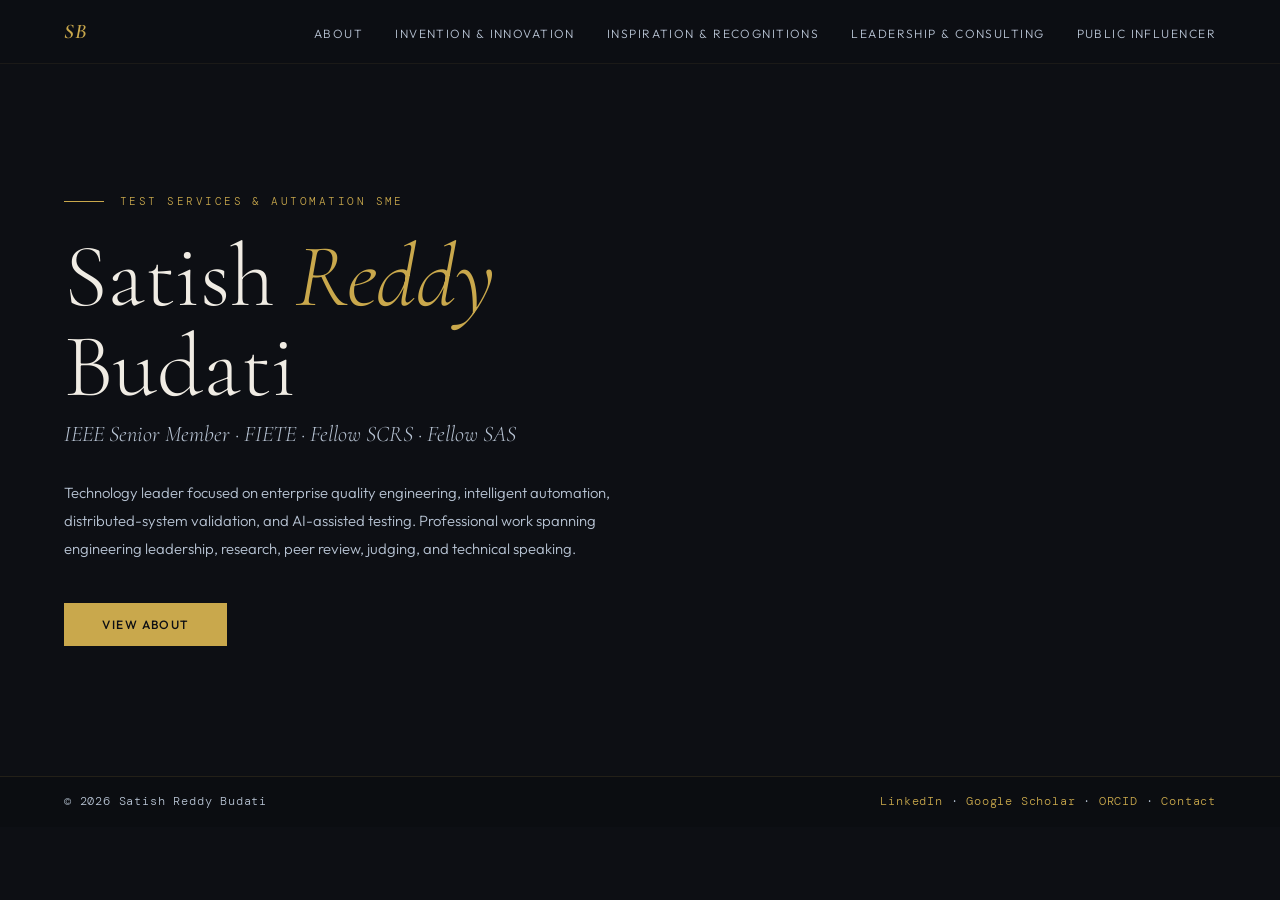
==== commit 20e05d59: "Add files via upload" ====
--- a/index.html
+++ b/index.html
@@ -11,7 +11,11 @@
 <nav class="site-nav">
   <a href="index.html" class="nav-logo" aria-label="Satish Reddy Budati home">SB</a>
   <ul class="nav-links">
-    <li><a href="about.html">About</a></li><li><a href="innovation.html">Invention & Innovation</a></li><li><a href="leadership-consulting.html">Leadership & Consulting</a></li><li><a href="inspiration-recognition.html">Inspiration & Recognitions</a></li><li><a href="public-influencer.html">Public Influencer</a></li>
+    <li><a href="about.html">About</a></li>
+    <li><a href="innovation.html">Invention & Innovation</a></li>
+    <li><a href="inspiration-recognition.html">Inspiration & Recognitions</a></li>
+    <li><a href="leadership-consulting.html">Leadership & Consulting</a></li>
+    <li><a href="public-influencer.html">Public Influencer</a></li>
   </ul>
   <button class="hamburger" aria-label="Open menu" onclick="document.getElementById('mnav').classList.add('open')">
     <span></span><span></span><span></span>
@@ -19,7 +23,11 @@
 </nav>
 <div class="mobile-nav" id="mnav">
   <button class="mobile-close" aria-label="Close menu" onclick="document.getElementById('mnav').classList.remove('open')">✕</button>
-  <a href="about.html">About</a><a href="innovation.html">Invention & Innovation</a><a href="leadership-consulting.html">Leadership & Consulting</a><a href="inspiration-recognition.html">Inspiration & Recognitions</a><a href="public-influencer.html">Public Influencer</a>
+  <a href="about.html">About</a>
+  <a href="innovation.html">Invention & Innovation</a>
+  <a href="inspiration-recognition.html">Inspiration & Recognitions</a>
+  <a href="leadership-consulting.html">Leadership & Consulting</a>
+  <a href="public-influencer.html">Public Influencer</a>
 </div>
 <section class="hero">
   <div class="hero-inner">
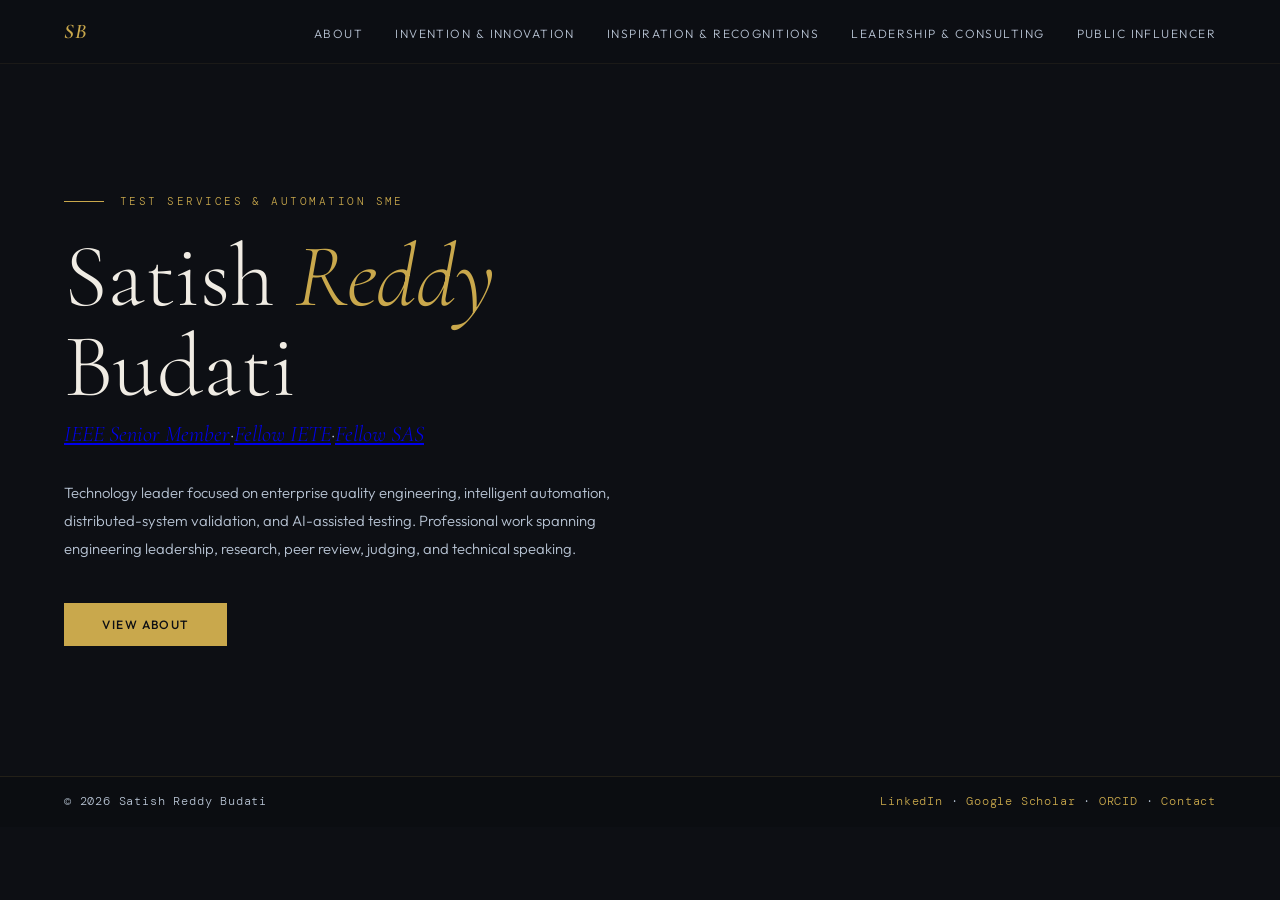
==== commit cf3319fa: "Add files via upload" ====
--- a/index.html
+++ b/index.html
@@ -33,7 +33,7 @@
   <div class="hero-inner">
     <div class="hero-tag">Test Services &amp; Automation SME</div>
     <h1 class="hero-name">Satish <em>Reddy</em><br>Budati</h1>
-    <p class="hero-subtitle">IEEE Senior Member · FIETE · Fellow SCRS · Fellow SAS</p>
+    <p class="hero-subtitle membership-hero-links"><a href="about.html#professional-standing">IEEE Senior Member</a><span>·</span><a href="about.html#professional-standing">Fellow IETE</a><span>·</span><a href="about.html#professional-standing">Fellow SAS</a></p>
     <p class="hero-desc">Technology leader focused on enterprise quality engineering, intelligent automation, distributed-system validation, and AI-assisted testing. Professional work spanning engineering leadership, research, peer review, judging, and technical speaking.</p>
     <a href="about.html" class="btn btn-gold">View About</a>
   </div>
--- a/assets/styles.css
+++ b/assets/styles.css
@@ -1686,3 +1686,174 @@
     white-space:normal !important;
   }
 }
+
+/* ===== Invention & Innovation — BCS Section A evidence ===== */
+.innovation-hero .page-hero-inner{max-width:1080px}
+.innovation-story{background:#111722}
+.innovation-feature-grid{display:grid;grid-template-columns:minmax(0,1.45fr) minmax(280px,.75fr);gap:clamp(2rem,5vw,5rem);align-items:start;margin-top:2.4rem}
+.innovation-lead{font-family:'Cormorant Garamond',serif;color:var(--paper);font-size:clamp(1.6rem,2.6vw,2.5rem);line-height:1.25;margin:0 0 1.6rem}
+.innovation-proof{border-left:1px solid rgba(201,168,76,.45);padding-left:1.5rem;color:var(--mist);line-height:1.7}.innovation-proof span{display:block;font-family:'DM Mono',monospace;color:var(--gold);font-size:.62rem;letter-spacing:.12em;text-transform:uppercase;margin-bottom:.8rem}.innovation-proof strong{font-weight:400;color:#cbd2df}
+.innovation-charin{background:#0d0f14}.innovation-section-intro{max-width:850px;color:var(--mist);font-size:1rem;line-height:1.75;margin:0 0 2rem}
+.charin-gallery{display:grid;grid-template-columns:1.65fr 1fr;grid-template-rows:1fr 1fr;gap:14px;min-height:560px}.charin-photo{position:relative;border:1px solid rgba(201,168,76,.28);background:#080b10;padding:0;overflow:hidden;cursor:pointer;text-align:left}.charin-photo-main{grid-row:1/3}.charin-photo img{width:100%;height:100%;display:block;object-fit:cover;transition:transform .35s ease,filter .35s ease}.charin-photo:hover img{transform:scale(1.018);filter:brightness(1.08)}.charin-photo span{position:absolute;left:0;right:0;bottom:0;padding:1rem 1.15rem;background:linear-gradient(transparent,rgba(3,5,8,.9));color:var(--paper);font-size:.78rem;letter-spacing:.03em}
+.innovation-links{display:flex;align-items:center;justify-content:space-between;gap:1rem;margin-top:1.15rem}.innovation-links a{color:var(--gold);text-decoration:none}.innovation-links a:hover{text-shadow:0 0 16px rgba(201,168,76,.55)}.innovation-links small{color:#77808e}
+.innovation-award{background:#111722}.award-evidence-grid{display:grid;grid-template-columns:minmax(280px,.72fr) minmax(0,1.28fr);gap:clamp(2rem,5vw,5rem);align-items:center;margin-top:2.3rem}.award-letter{border:1px solid rgba(201,168,76,.32);background:#f3f3f3;padding:.7rem;cursor:pointer}.award-letter img{display:block;width:100%;max-height:600px;object-fit:contain}.award-quote{font-family:'Cormorant Garamond',serif;font-size:clamp(1.65rem,2.8vw,2.65rem);line-height:1.2;color:var(--paper);margin-bottom:1.4rem}.award-copy p{color:var(--mist);line-height:1.75;max-width:720px}
+.innovation-impact{background:#0d0f14}
+.innovation-modal{position:fixed;inset:0;z-index:590;display:none;align-items:center;justify-content:center;padding:1.5rem}.innovation-modal.open{display:flex}.innovation-modal-backdrop{position:absolute;inset:0;background:rgba(2,4,8,.92);backdrop-filter:blur(8px)}.innovation-modal-panel{position:relative;z-index:1;width:min(1180px,96vw);max-height:92vh;overflow:auto;background:#101722;border:1px solid rgba(201,168,76,.38)}.innovation-modal-close{position:absolute;right:.75rem;top:.7rem;z-index:2;width:42px;height:42px;border:1px solid rgba(201,168,76,.4);background:#0a0e14;color:var(--gold);font-size:1.5rem;cursor:pointer}.innovation-modal-image-wrap{display:flex;align-items:center;justify-content:center;background:#070a0f;padding:1rem;min-height:520px}.innovation-modal-image-wrap img{max-width:100%;max-height:78vh;object-fit:contain;background:#fff}.innovation-modal-copy{padding:1rem 1.3rem;border-top:1px solid rgba(201,168,76,.18)}.innovation-modal-kicker{font-family:'DM Mono',monospace;color:var(--gold);font-size:.56rem;letter-spacing:.09em;text-transform:uppercase}.innovation-modal-copy h3{font-family:'Cormorant Garamond',serif;color:var(--paper);font-size:1.75rem;font-weight:400;margin:.35rem 0}.innovation-modal-copy p{color:var(--mist);margin:0}
+@media(max-width:760px){.innovation-feature-grid,.award-evidence-grid{grid-template-columns:1fr}.charin-gallery{grid-template-columns:1fr;grid-template-rows:auto;min-height:0}.charin-photo-main{grid-row:auto}.charin-photo{height:260px}.innovation-links{align-items:flex-start;flex-direction:column}.innovation-modal-image-wrap{min-height:0;padding:3.2rem .6rem .6rem}.innovation-proof{margin-top:.5rem}}
+
+/* Enphase connected-energy application evidence */
+.innovation-ecosystem{background:#0d0f14}
+.ecosystem-gallery{display:grid;grid-template-columns:1fr 1fr;gap:clamp(18px,3vw,34px);align-items:start;margin-top:2rem}
+.ecosystem-shot{position:relative;border:1px solid rgba(201,168,76,.3);background:#080b10;padding:0;overflow:hidden;cursor:pointer;text-align:left;min-height:520px}
+.ecosystem-shot img{display:block;width:100%;height:520px;object-fit:contain;background:#f4f6f9;transition:transform .3s ease,filter .3s ease}
+.ecosystem-shot:hover img{transform:scale(1.012);filter:brightness(1.035)}
+.ecosystem-shot span{display:block;padding:1rem 1.15rem 1.1rem;background:#101722;border-top:1px solid rgba(201,168,76,.18)}
+.ecosystem-shot strong{display:block;font-family:'Cormorant Garamond',serif;color:var(--paper);font-size:1.35rem;font-weight:500;line-height:1.15}
+.ecosystem-shot small{display:block;margin-top:.3rem;color:var(--gold);font-size:.72rem;letter-spacing:.025em}
+.ecosystem-note{max-width:900px;margin:1.25rem 0 0;color:#747e8d;font-size:.78rem;line-height:1.65}
+@media(max-width:760px){.ecosystem-gallery{grid-template-columns:1fr}.ecosystem-shot{min-height:0}.ecosystem-shot img{height:auto;max-height:640px}}
+
+/* Official product reference — Invention & Innovation */
+.ecosystem-product-ref{margin:18px 0 0;text-align:right}.ecosystem-product-ref a{color:var(--gold,#d4aa3d);text-decoration:none;letter-spacing:.02em;transition:color .2s ease,text-shadow .2s ease}.ecosystem-product-ref a:hover,.ecosystem-product-ref a:focus{color:#f1c95b;text-shadow:0 0 12px rgba(212,170,61,.35)}
+
+/* ===== Section B — Inspiring Others / visual evidence ===== */
+.section-intro,.capability-note{max-width:860px;color:var(--mist);font-size:.9rem;line-height:1.75;margin:-.8rem 0 2rem}
+.mentor-grid{display:grid;grid-template-columns:repeat(2,minmax(0,1fr));gap:1.15rem}
+.mentor-card{background:#101620;border:1px solid rgba(201,168,76,.22);min-width:0}
+.evidence-image-button,.academic-image{width:100%;border:0;background:#080d14;padding:.75rem;cursor:pointer}
+.evidence-image-button{height:365px;border-bottom:1px solid rgba(201,168,76,.14)}
+.evidence-image-button img,.academic-image img{width:100%;height:100%;object-fit:contain;display:block}
+.mentor-copy{padding:1.05rem 1.15rem 1.2rem}
+.mentor-meta{color:var(--gold);font-family:'DM Mono',monospace;font-size:.54rem;letter-spacing:.09em;margin-bottom:.55rem}
+.mentor-copy h3,.academic-copy h3{font-family:'Cormorant Garamond',serif;color:var(--paper);font-size:1.55rem;line-height:1.1;font-weight:400;margin:0 0 .45rem}
+.mentor-path{color:#e7e9ed!important;font-size:.86rem!important;line-height:1.45!important;margin:.15rem 0 .65rem!important}
+.mentor-path span{color:var(--gold);padding:0 .2rem}
+.mentor-copy p{color:var(--mist);font-size:.78rem;line-height:1.65;margin:0 0 .75rem}
+.mentor-actions{display:flex;flex-wrap:wrap;gap:.85rem;align-items:center;margin-top:.9rem}
+.mentor-actions a,.text-action{color:var(--gold);text-decoration:none;font-family:'DM Mono',monospace;font-size:.57rem;border:0;background:none;padding:0;cursor:pointer}
+.mentor-actions a:hover,.text-action:hover{text-shadow:0 0 8px rgba(201,168,76,.65)}
+.capability-section{background:#0d131d}
+.capability-strip{display:grid;grid-template-columns:repeat(4,minmax(0,1fr));gap:.8rem;margin-bottom:1.5rem}
+.capability-strip div{border-top:1px solid rgba(201,168,76,.34);padding-top:.8rem}
+.capability-strip strong{display:block;color:var(--paper);font-family:'Cormorant Garamond',serif;font-size:1.12rem;font-weight:400;margin-bottom:.28rem}
+.capability-strip span{color:#9da8b8;font-size:.7rem;line-height:1.55}
+.capability-note{margin:1.2rem 0 0;max-width:920px}
+.academic-influence-section{background:#141b27}
+.academic-grid{display:grid;grid-template-columns:.9fr 1.1fr;gap:1.6rem;align-items:stretch}
+.academic-image{min-height:520px;border:1px solid rgba(201,168,76,.22)}
+.academic-copy{padding:1.1rem .2rem 1rem .5rem}
+.academic-lead{color:var(--mist);font-size:.84rem;line-height:1.65;max-width:650px}
+.academic-points{display:grid;grid-template-columns:repeat(2,minmax(0,1fr));gap:.75rem 1rem;margin-top:1.2rem}
+.academic-points div{border-top:1px solid rgba(201,168,76,.2);padding-top:.7rem}
+.academic-points strong{display:block;color:var(--paper);font-family:'Cormorant Garamond',serif;font-size:1.05rem;font-weight:400;margin-bottom:.2rem}
+.academic-points span{color:#9ba6b5;font-size:.68rem;line-height:1.5}
+.inspire-modal{position:fixed;inset:0;z-index:700;display:none;align-items:center;justify-content:center;padding:1.5rem}
+.inspire-modal.open{display:flex}
+.inspire-modal-backdrop{position:absolute;inset:0;background:rgba(2,4,8,.93);backdrop-filter:blur(8px)}
+.inspire-modal-panel{position:relative;z-index:1;width:min(1180px,96vw);max-height:92vh;overflow:auto;background:#101722;border:1px solid rgba(201,168,76,.38)}
+.inspire-modal-close{position:absolute;right:.75rem;top:.7rem;z-index:2;width:42px;height:42px;border:1px solid rgba(201,168,76,.4);background:#0a0e14;color:var(--gold);font-size:1.5rem;cursor:pointer}
+.inspire-modal-image-wrap{display:flex;align-items:center;justify-content:center;min-height:540px;padding:1rem;background:#070a0f}
+.inspire-modal-image-wrap img{max-width:100%;max-height:78vh;object-fit:contain;background:#fff}
+.inspire-modal-copy{padding:1rem 1.3rem;border-top:1px solid rgba(201,168,76,.18)}
+.inspire-modal-kicker{font-family:'DM Mono',monospace;color:var(--gold);font-size:.56rem;letter-spacing:.09em}
+.inspire-modal-copy h3{color:var(--paper);font-family:'Cormorant Garamond',serif;font-size:1.7rem;font-weight:400;margin:.35rem 0 0}
+@media(max-width:900px){.mentor-grid,.academic-grid{grid-template-columns:1fr}.capability-strip{grid-template-columns:repeat(2,minmax(0,1fr))}.academic-image{min-height:420px}}
+@media(max-width:600px){.capability-strip,.academic-points{grid-template-columns:1fr}.evidence-image-button{height:300px}.academic-image{min-height:340px}.inspire-modal-image-wrap{min-height:0;padding:3.2rem .6rem .6rem}}
+
+.oceanx-impact{margin-top:1.5rem;padding:1.25rem 1.35rem 1.35rem;border-top:1px solid rgba(201,168,76,.34);background:rgba(8,13,20,.45)}
+.impact-label{color:var(--gold);font-family:'DM Mono',monospace;font-size:.56rem;letter-spacing:.11em;text-transform:uppercase;margin-bottom:.85rem}
+.impact-metrics{display:grid;grid-template-columns:repeat(2,minmax(0,1fr));gap:.85rem;margin-bottom:1rem}
+.impact-metric{padding:.9rem 1rem;border:1px solid rgba(201,168,76,.22);background:#0b111a}
+.impact-metric strong{display:block;color:var(--gold);font-family:'Cormorant Garamond',serif;font-size:2.25rem;line-height:1;font-weight:500}
+.impact-metric strong span{font-size:1.35rem}
+.impact-metric small{display:block;margin-top:.45rem;color:#d8dde5;font-family:'DM Mono',monospace;font-size:.56rem;letter-spacing:.07em;text-transform:uppercase}
+.impact-copy,.impact-sustainability{max-width:900px;color:var(--mist);font-size:.78rem;line-height:1.7;margin:.65rem 0 0}
+.impact-copy strong{color:#eef0f3;font-weight:500}.impact-sustainability{color:#9da8b8}
+@media(max-width:600px){.impact-metrics{grid-template-columns:1fr}.impact-metric strong{font-size:2rem}}
+
+/* Nisum 14-year journey */
+.nisum-journey-section{background:#0b0f15}
+.nisum-journey-intro{max-width:980px;color:var(--mist);font-size:.88rem;line-height:1.75;margin:-.5rem 0 2rem}
+.nisum-timeline{display:grid;grid-template-columns:1fr auto 1fr auto 1fr;gap:1rem;align-items:stretch;margin:1.6rem 0 2rem}
+.nisum-stop{border-top:1px solid rgba(201,168,76,.34);padding:1rem .2rem .4rem}
+.nisum-location{display:block;color:var(--gold);font-family:'DM Mono',monospace;font-size:.56rem;letter-spacing:.1em;margin-bottom:.55rem}
+.nisum-stop h3{font-family:'Cormorant Garamond',serif;color:var(--paper);font-weight:400;font-size:1.3rem;margin:0 0 .45rem}
+.nisum-stop p{color:#9da8b8;font-size:.72rem;line-height:1.6;margin:0}
+.nisum-arrow{display:flex;align-items:center;color:var(--gold);font-size:1.35rem;padding-top:.6rem}
+.nisum-recognition-block{display:grid;grid-template-columns:minmax(300px,.85fr) 1.15fr;gap:2rem;align-items:center;border-top:1px solid rgba(201,168,76,.18);padding-top:1.8rem}
+.nisum-cert-link{display:block;background:#080d14;border:1px solid rgba(201,168,76,.22);padding:.7rem}
+.nisum-cert-link img{display:block;width:100%;height:360px;object-fit:contain;background:#fff}
+.nisum-recognition-copy h3{font-family:'Cormorant Garamond',serif;color:var(--paper);font-size:1.55rem;font-weight:400;line-height:1.15;margin:.2rem 0 .5rem}
+.nisum-recognition-copy p{color:var(--mist);font-size:.78rem;line-height:1.65;max-width:720px}
+.nisum-external-links{display:flex;flex-wrap:wrap;gap:1rem;margin-top:.85rem}
+.nisum-external-links a{color:var(--gold);font-family:'DM Mono',monospace;font-size:.56rem;text-decoration:none}
+.nisum-external-links a:hover{text-shadow:0 0 8px rgba(201,168,76,.6)}
+@media(max-width:900px){
+  .nisum-timeline{grid-template-columns:1fr}
+  .nisum-arrow{display:none}
+  .nisum-recognition-block{grid-template-columns:1fr}
+}
+@media(max-width:600px){
+  .nisum-cert-link img{height:280px}
+}
+
+/* Leadership & consulting evolution */
+.consulting-evolution-section{background:#090d13}
+.consulting-evolution-intro{max-width:980px;color:var(--mist);font-size:.88rem;line-height:1.75;margin:-.45rem 0 2rem}
+.consulting-evolution-grid{display:grid;grid-template-columns:repeat(2,minmax(0,1fr));gap:1rem}
+.consulting-stage{position:relative;padding:1.35rem 1.4rem 1.25rem;border:1px solid rgba(201,168,76,.20);background:rgba(8,12,18,.72);min-height:255px}
+.consulting-stage:before{content:"";position:absolute;left:-1px;top:-1px;width:46px;height:1px;background:var(--gold)}
+.consulting-stage-kicker{font-family:'DM Mono',monospace;color:var(--gold);font-size:.55rem;letter-spacing:.11em;margin-bottom:.7rem}
+.consulting-stage h3{font-family:'Cormorant Garamond',serif;color:var(--paper);font-size:1.45rem;font-weight:400;line-height:1.12;margin:0 0 .65rem}
+.consulting-stage p{color:#a6b0bf;font-size:.75rem;line-height:1.65;margin:0 0 .85rem}
+.consulting-stage-focus{color:var(--gold);font-family:'DM Mono',monospace;font-size:.55rem;line-height:1.6;letter-spacing:.035em;margin-top:auto}
+.consulting-stage-current{border-color:rgba(201,168,76,.42);background:linear-gradient(145deg,rgba(201,168,76,.055),rgba(8,12,18,.76))}
+.consulting-impact-callout{display:grid;grid-template-columns:auto 1fr auto 1fr;gap:.3rem .55rem;align-items:baseline;margin:.9rem 0 .45rem;padding:.7rem 0;border-top:1px solid rgba(201,168,76,.15);border-bottom:1px solid rgba(201,168,76,.15)}
+.consulting-impact-callout strong{font-family:'Cormorant Garamond',serif;color:var(--gold);font-size:1.4rem;font-weight:500}
+.consulting-impact-callout span{color:#a6b0bf;font-size:.62rem;line-height:1.3}
+.consulting-stage .consulting-metric-note{font-size:.56rem;color:#778291;margin:0;font-style:italic}
+@media(max-width:850px){
+  .consulting-evolution-grid{grid-template-columns:1fr}
+  .consulting-stage{min-height:auto}
+}
+@media(max-width:520px){
+  .consulting-impact-callout{grid-template-columns:auto 1fr}
+}
+
+/* Company progress + collapsible media context */
+.consulting-journey-media .section-lead{max-width:980px}
+.company-progress-item .tbody{padding-bottom:1.2rem}
+.progress-strip{display:grid;grid-template-columns:repeat(3,minmax(0,1fr));gap:.65rem;margin:1rem 0 .8rem}
+.progress-strip>div{padding:.75rem .8rem;border:1px solid rgba(201,168,76,.18);background:rgba(8,12,18,.58)}
+.progress-strip strong{display:block;color:var(--gold);font-family:'Cormorant Garamond',serif;font-size:1.5rem;font-weight:500;line-height:1.05}
+.progress-strip span{display:block;color:#9fa9b8;font-size:.58rem;line-height:1.45;margin-top:.3rem}
+.media-details{margin-top:.8rem;border-top:1px solid rgba(201,168,76,.18);border-bottom:1px solid rgba(201,168,76,.12)}
+.media-details summary{list-style:none;cursor:pointer;padding:.8rem 0;color:var(--gold);font-family:'DM Mono',monospace;font-size:.58rem;letter-spacing:.07em;text-transform:uppercase;display:flex;justify-content:space-between;align-items:center}
+.media-details summary::-webkit-details-marker{display:none}
+.media-details summary span{font-size:1rem;transition:transform .2s ease}
+.media-details[open] summary span{transform:rotate(45deg)}
+.media-details-body{padding:.2rem 0 1rem}
+.context-note{padding:.7rem .85rem;border-left:2px solid rgba(201,168,76,.55);background:rgba(201,168,76,.035);color:#aab3c0!important}
+.media-event{display:grid;grid-template-columns:72px 1fr;gap:1rem;padding:.9rem 0;border-bottom:1px solid rgba(255,255,255,.055)}
+.media-event:last-child{border-bottom:0}
+.media-event>span{color:var(--gold);font-family:'DM Mono',monospace;font-size:.56rem;letter-spacing:.08em;padding-top:.2rem}
+.media-event h4{margin:0 0 .3rem;color:#edf0f4;font-family:'Cormorant Garamond',serif;font-size:1.12rem;font-weight:400}
+.media-event p{margin:.2rem 0;color:#9fa9b8;font-size:.7rem;line-height:1.6}
+.media-event .evidence-links{margin-top:.45rem}
+@media(max-width:720px){
+ .progress-strip{grid-template-columns:1fr}
+ .media-event{grid-template-columns:1fr;gap:.25rem}
+}
+
+/* Tenure framing and simplified transformation story */
+.tenure-line{margin:.35rem 0 .55rem;color:var(--gold);font-family:'DM Mono',monospace;font-size:.56rem;letter-spacing:.09em}
+.tenure-context{max-width:940px;padding:.65rem .8rem;border-left:2px solid rgba(201,168,76,.42);background:rgba(201,168,76,.025);color:#aab3c0!important;font-size:.68rem!important;line-height:1.6!important}
+.evolution-simple{padding-top:3.5rem;padding-bottom:3.5rem}
+.evolution-simple .consulting-evolution-intro{max-width:1000px;margin-bottom:1.45rem}
+.evolution-path{display:flex;align-items:center;gap:.8rem;flex-wrap:wrap;padding:1rem 0;border-top:1px solid rgba(201,168,76,.22);border-bottom:1px solid rgba(201,168,76,.12)}
+.evolution-path span{color:var(--gold);font-family:'DM Mono',monospace;font-size:.62rem;letter-spacing:.055em}
+.evolution-path b{color:#687383;font-weight:400}
+@media(max-width:720px){
+ .evolution-path{align-items:flex-start;flex-direction:column;gap:.45rem}
+ .evolution-path b{transform:rotate(90deg);margin-left:.5rem}
+}
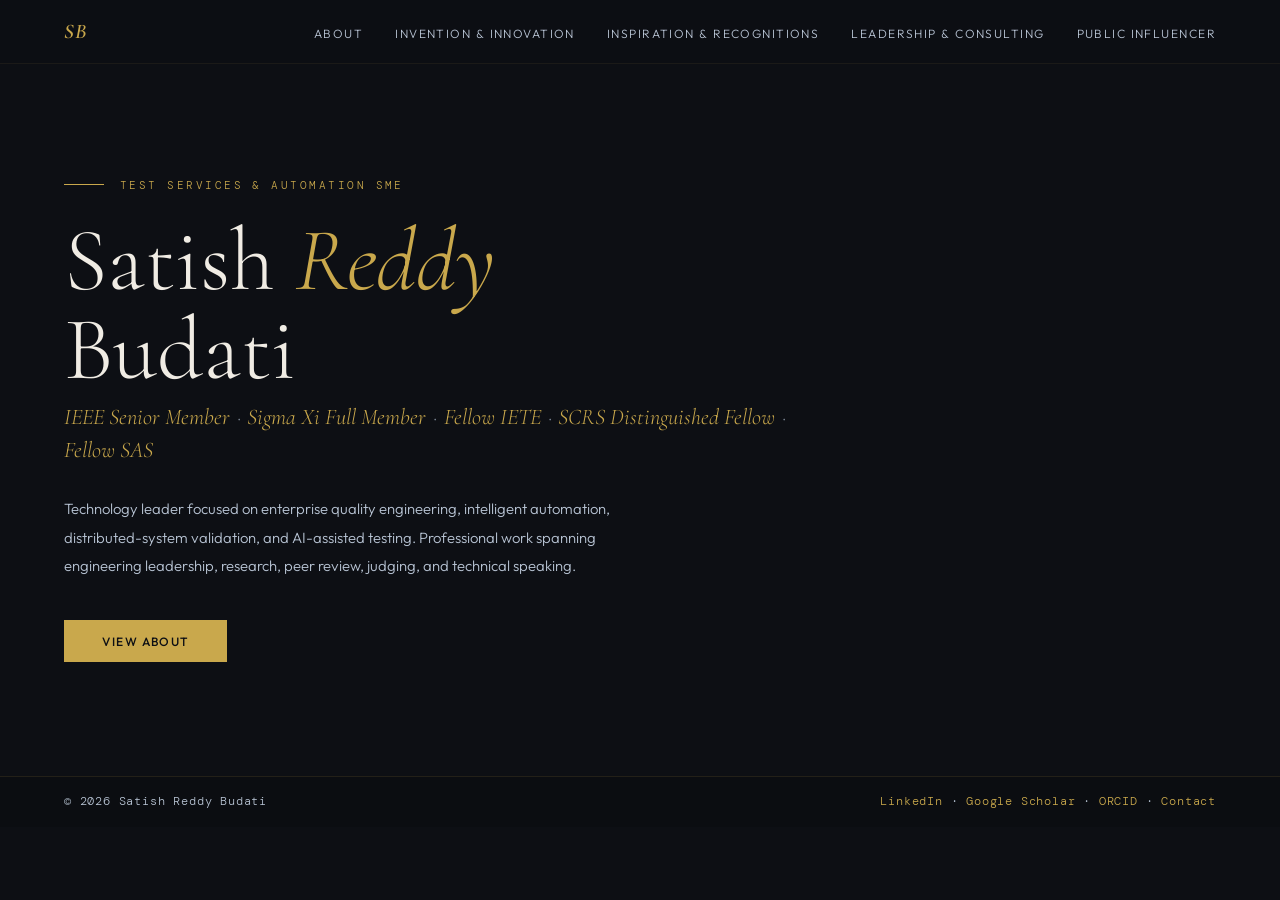
==== commit a85e16f7: "Add files via upload" ====
--- a/index.html
+++ b/index.html
@@ -33,7 +33,7 @@
   <div class="hero-inner">
     <div class="hero-tag">Test Services &amp; Automation SME</div>
     <h1 class="hero-name">Satish <em>Reddy</em><br>Budati</h1>
-    <p class="hero-subtitle membership-hero-links"><a href="about.html#professional-standing">IEEE Senior Member</a><span>·</span><a href="about.html#professional-standing">Fellow IETE</a><span>·</span><a href="about.html#professional-standing">Fellow SAS</a></p>
+    <p class="hero-subtitle membership-hero-links"><a href="about.html#professional-standing">IEEE Senior Member</a><span>·</span><a href="about.html#professional-standing">Sigma Xi Full Member</a><span>·</span><a href="about.html#professional-standing">Fellow IETE</a><span>·</span><a href="about.html#professional-standing">SCRS Distinguished Fellow</a><span>·</span><a href="about.html#professional-standing">Fellow SAS</a></p>
     <p class="hero-desc">Technology leader focused on enterprise quality engineering, intelligent automation, distributed-system validation, and AI-assisted testing. Professional work spanning engineering leadership, research, peer review, judging, and technical speaking.</p>
     <a href="about.html" class="btn btn-gold">View About</a>
   </div>
--- a/assets/styles.css
+++ b/assets/styles.css
@@ -1857,3 +1857,139 @@
  .evolution-path{align-items:flex-start;flex-direction:column;gap:.45rem}
  .evolution-path b{transform:rotate(90deg);margin-left:.5rem}
 }
+
+/* Professional standing evidence */
+.membership-hero-links{display:flex;flex-wrap:wrap;gap:.42rem;align-items:center}
+.membership-hero-links a{color:var(--gold);text-decoration:none;transition:opacity .2s ease}
+.membership-hero-links a:hover{opacity:.72}
+.membership-hero-links span{color:#788291}
+.professional-standing-section{background:#0b0f14}
+.standing-intro{max-width:900px;color:#aeb7c5;line-height:1.75;margin-bottom:2rem}
+.standing-grid{display:grid;grid-template-columns:repeat(2,minmax(0,1fr));gap:1.1rem}
+.standing-card{display:grid;grid-template-columns:190px 1fr;min-height:245px;border:1px solid rgba(201,168,76,.22);background:#090d12;overflow:hidden}
+.standing-cert{display:block;background:#111720;padding:.75rem;min-height:245px}
+.standing-cert img{width:100%;height:100%;max-height:220px;object-fit:contain;display:block;background:#fff}
+.standing-copy{padding:1.35rem 1.4rem;align-self:center}
+.standing-org{font-family:'DM Mono',monospace;font-size:.56rem;letter-spacing:.09em;text-transform:uppercase;color:var(--gold);margin-bottom:.55rem}
+.standing-copy h3{font-family:var(--serif);font-size:1.35rem;color:#f0eee8;margin:0 0 .65rem}
+.standing-copy p{color:#aeb7c5;font-size:.75rem;line-height:1.65;margin:0 0 .85rem}
+.standing-copy a{color:var(--gold);text-decoration:none;font-size:.72rem}
+.standing-text-card{grid-template-columns:190px 1fr}
+.standing-badge{display:flex;align-items:center;justify-content:center;min-height:245px;background:#111720;color:var(--gold);font-family:var(--serif);font-size:2.25rem;letter-spacing:.08em}
+@media(max-width:900px){.standing-grid{grid-template-columns:1fr}.standing-card{grid-template-columns:150px 1fr}.standing-text-card{grid-template-columns:150px 1fr}}
+@media(max-width:560px){.standing-card,.standing-text-card{grid-template-columns:1fr}.standing-cert,.standing-badge{min-height:190px}.standing-cert img{max-height:180px}.membership-hero-links{gap:.3rem}.membership-hero-links a{font-size:.86rem}}
+
+
+/* IETE dual-evidence card and popup */
+.standing-card-iete{grid-template-columns:300px 1fr}
+.standing-iete-preview{
+  display:grid;
+  grid-template-columns:1fr 1fr;
+  gap:.42rem;
+  align-items:center;
+  width:100%;
+  min-height:245px;
+  padding:.7rem;
+  border:0;
+  background:#111720;
+  cursor:pointer;
+  overflow:hidden;
+}
+.iete-side{
+  display:flex;
+  align-items:center;
+  justify-content:center;
+  height:205px;
+  padding:.2rem;
+  background:#fff;
+  transition:transform .65s ease,opacity .45s ease;
+}
+.iete-side img{display:block;width:100%;height:100%;object-fit:contain}
+.standing-popup-link{
+  border:0;background:none;padding:0;color:var(--gold);font-size:.72rem;cursor:pointer;
+}
+.standing-popup-link:hover,.standing-iete-preview:hover + .standing-copy .standing-popup-link{
+  text-shadow:0 0 8px rgba(201,168,76,.6)
+}
+.membership-modal{position:fixed;inset:0;z-index:900;display:none;align-items:center;justify-content:center;padding:1.2rem}
+.membership-modal.open{display:flex}
+.membership-modal-backdrop{position:absolute;inset:0;background:rgba(2,4,8,.94);backdrop-filter:blur(8px)}
+.membership-modal-panel{
+  position:relative;z-index:1;width:min(1280px,96vw);max-height:92vh;overflow:auto;
+  background:#0c121b;border:1px solid rgba(201,168,76,.4)
+}
+.membership-modal-close{
+  position:absolute;right:.8rem;top:.75rem;z-index:3;width:42px;height:42px;
+  border:1px solid rgba(201,168,76,.42);background:#080d14;color:var(--gold);
+  font-size:1.5rem;cursor:pointer
+}
+.membership-modal-head{padding:1.2rem 1.35rem .8rem;border-bottom:1px solid rgba(201,168,76,.16)}
+.membership-modal-head h3{font-family:var(--serif);color:#f0eee8;font-size:1.7rem;font-weight:400;margin:.25rem 0 .25rem}
+.membership-modal-head p{color:#9fa9b8;font-size:.72rem;margin:0}
+.iete-modal-pair{display:grid;grid-template-columns:1.55fr 1fr;gap:1rem;padding:1rem;background:#070b11}
+.iete-modal-pair figure{margin:0;padding:.7rem;background:#fff;display:flex;flex-direction:column;justify-content:center;transition:transform .65s ease}
+.iete-modal-pair img{width:100%;height:min(62vh,620px);object-fit:contain;display:block}
+.iete-modal-pair figcaption{font-family:'DM Mono',monospace;font-size:.55rem;letter-spacing:.07em;color:#424850;padding:.45rem .2rem 0;text-transform:uppercase;text-align:center}
+@media(max-width:900px){
+  .standing-card-iete{grid-template-columns:240px 1fr}
+  .iete-side{height:185px}
+  .iete-modal-pair{grid-template-columns:1fr}
+  .iete-modal-pair img{height:auto;max-height:58vh}
+}
+@media(max-width:560px){
+  .standing-card-iete{grid-template-columns:1fr}
+  .standing-iete-preview{min-height:190px}
+  .iete-side{height:160px}
+}
+
+
+/* IETE one-image swiper with arrows + pagination */
+.standing-card-iete{grid-template-columns:300px 1fr}
+.iete-swiper,.iete-modal-swiper{position:relative;background:#111720;overflow:hidden}
+.iete-swiper{min-height:245px;padding:12px 12px 36px}
+.iete-swiper-viewport{position:relative;overflow:hidden;width:100%}
+.iete-swiper-track{display:flex;width:100%;transition:transform .32s ease}
+.iete-swiper .iete-slide{
+  flex:0 0 100%;width:100%;height:205px;padding:4px;border:0;background:#fff;
+  display:flex;align-items:center;justify-content:center;cursor:pointer
+}
+.iete-swiper .iete-slide img{display:block;width:100%;height:100%;object-fit:contain}
+.iete-nav{
+  position:absolute;top:50%;transform:translateY(-62%);z-index:4;
+  width:32px;height:38px;border:1px solid rgba(201,168,76,.42);
+  background:rgba(7,11,17,.82);color:var(--gold);font-size:1.55rem;
+  line-height:1;cursor:pointer;display:flex;align-items:center;justify-content:center
+}
+.iete-prev{left:18px}.iete-next{right:18px}
+.iete-nav:hover{box-shadow:0 0 10px rgba(201,168,76,.22)}
+.iete-pagination{
+  position:absolute;left:0;right:0;bottom:11px;display:flex;justify-content:center;gap:8px;z-index:5
+}
+.iete-pagination button{
+  width:8px;height:8px;border-radius:50%;border:1px solid var(--gold);
+  background:transparent;padding:0;cursor:pointer;transition:all .2s ease
+}
+.iete-pagination button.active{background:var(--gold);box-shadow:0 0 7px rgba(201,168,76,.55)}
+
+.iete-modal-swiper{padding:16px 52px 42px;background:#070b11}
+.iete-modal-swiper .iete-swiper-viewport{width:100%;max-height:68vh}
+.iete-modal-swiper .iete-slide{
+  flex:0 0 100%;width:100%;height:68vh;padding:8px;background:#fff;
+  display:flex;align-items:center;justify-content:center
+}
+.iete-modal-swiper .iete-slide img{display:block;width:100%;height:100%;object-fit:contain}
+.iete-modal-swiper .iete-prev{left:10px}
+.iete-modal-swiper .iete-next{right:10px}
+.iete-modal-swiper .iete-pagination{bottom:13px}
+.iete-modal-swiper .iete-nav{top:48%}
+
+@media(max-width:900px){
+  .standing-card-iete{grid-template-columns:240px 1fr}
+  .iete-swiper .iete-slide{height:185px}
+}
+@media(max-width:560px){
+  .standing-card-iete{grid-template-columns:1fr}
+  .iete-swiper .iete-slide{height:220px}
+  .iete-modal-swiper{padding:12px 40px 40px}
+  .iete-modal-swiper .iete-slide{height:55vh}
+}
